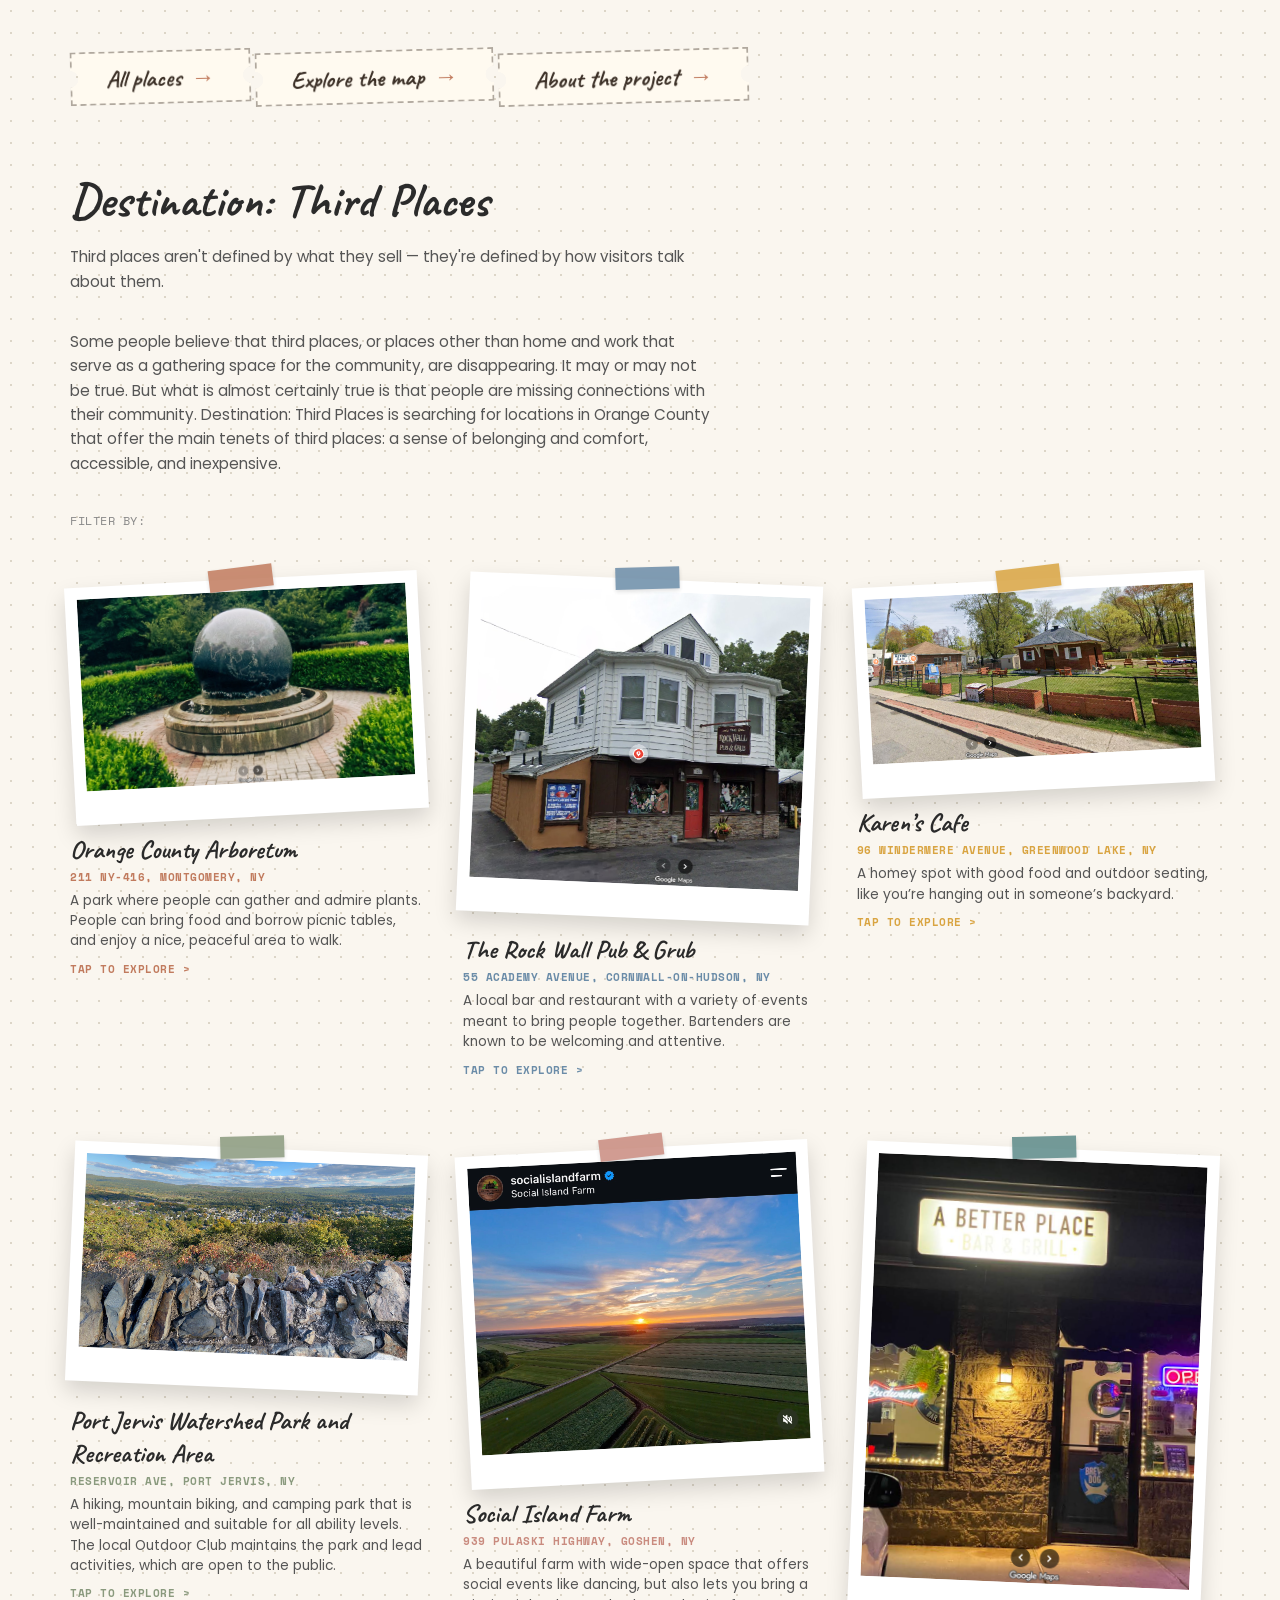
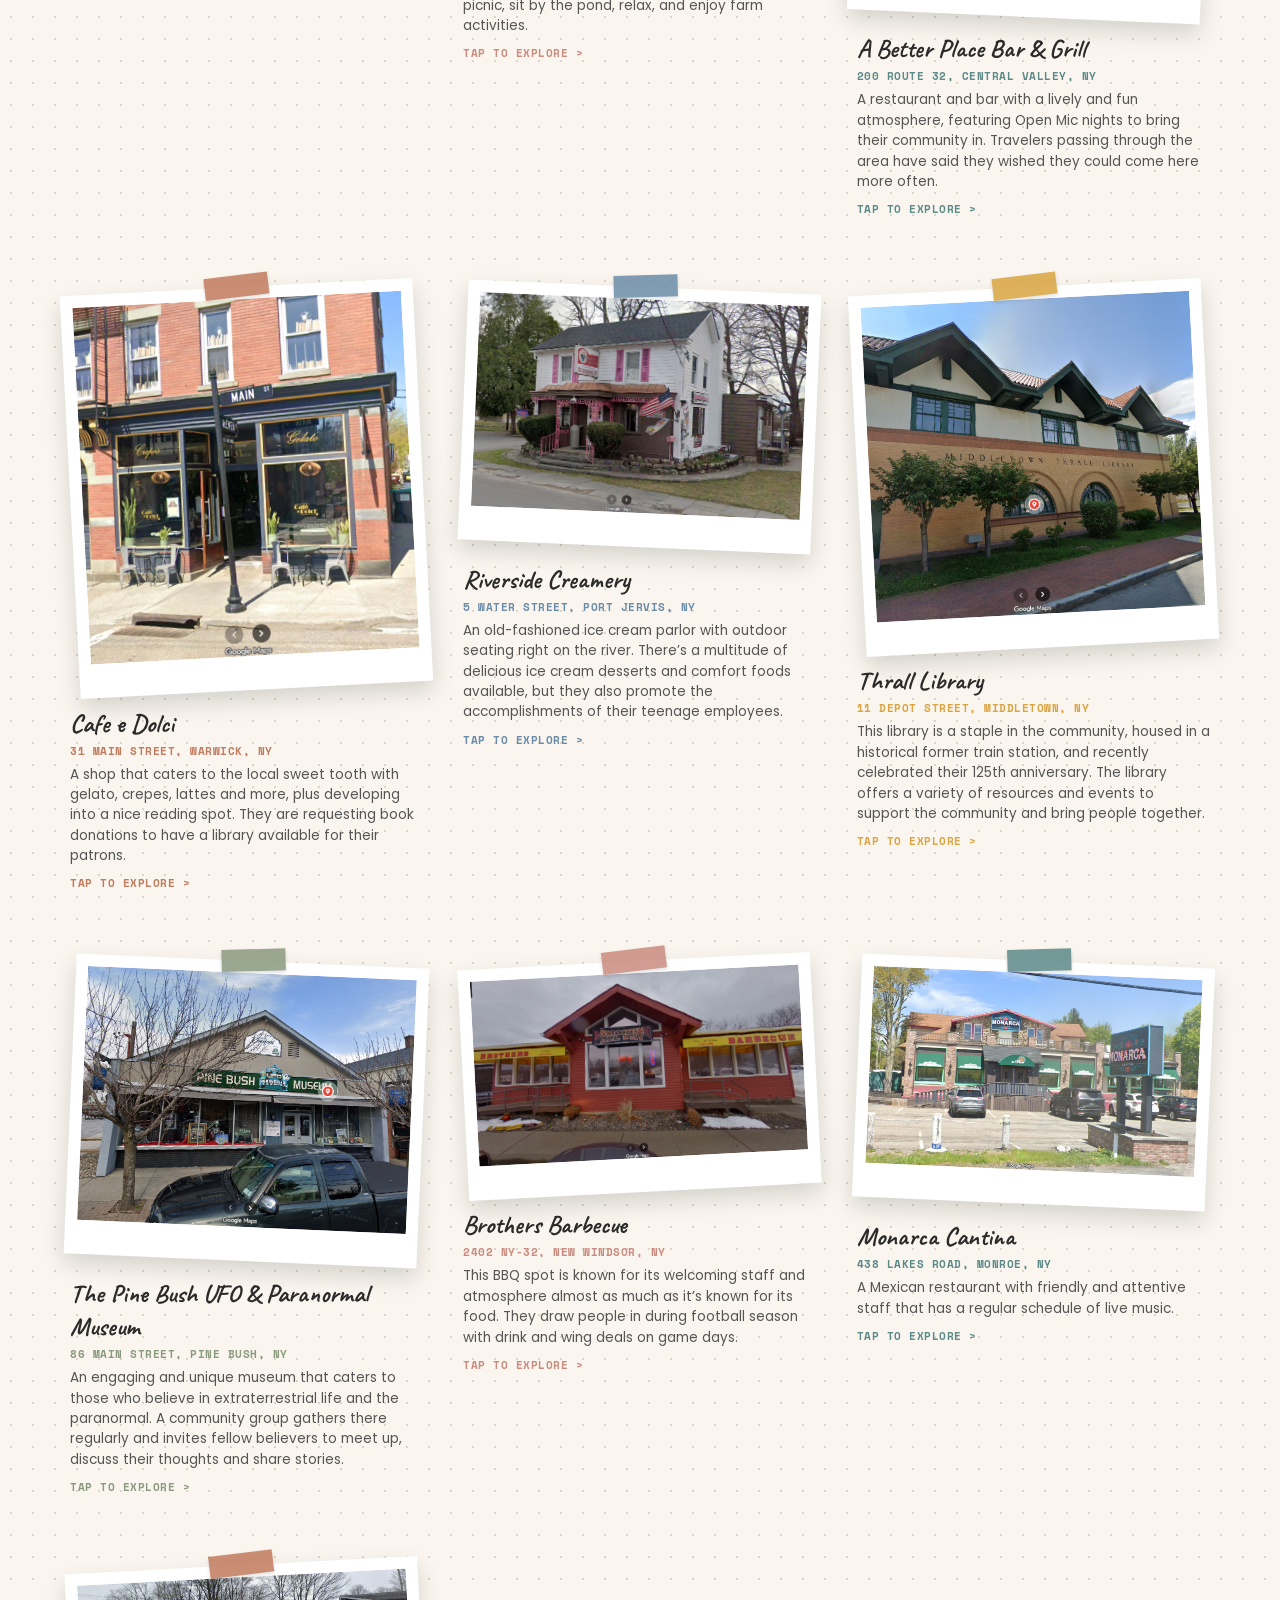
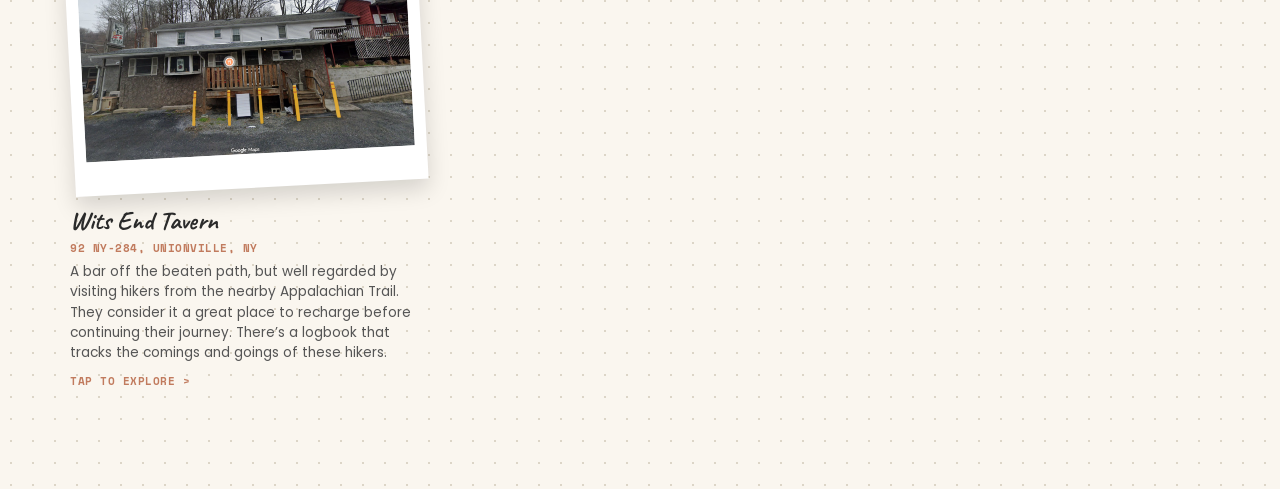
==== index.html @ 8847481b "Update index.html" ====
<!DOCTYPE html>
<html lang="en">
<head>
<meta charset="UTF-8">
<meta name="viewport" content="width=device-width, initial-scale=1">
<title>Destination: Third Places</title>
<link rel="stylesheet" href="site.css">
</head>
<body>

<nav class="site-nav">
  <a class="map-link current" href="index.html" aria-current="page">All places</a>
  <a class="map-link" href="map.html">Explore the map</a>
  <a class="map-link" href="about.html">About the project</a>
</nav>

<h1>Destination: Third Places</h1>
<p class="subtitle">Third places aren't defined by what they sell — they're defined by how visitors talk about them. </p>

<p class="subtitle">Some people believe that third places, or places other than home and work that serve as a gathering space for the community, are disappearing. It may or may not be true. But what is almost certainly true is that people are missing connections with their community. Destination: Third Places is searching for locations in Orange County that offer the main tenets of third places: a sense of belonging and comfort, accessible, and inexpensive. </p>

  
<div class="filter-bar" id="filterBar">
  <span class="filter-label">Filter by:</span>
</div>

<div class="grid" id="grid">

  <div class="entry" onclick="openModal(this)">
    <div class="polaroid">
      <div class="tape"></div>
      <div class="frame"><img src="images/1. Google Maps.png" alt="Orange County Arboretum"></div>
    </div>
    <div class="caption">
      <div class="entry-title">Orange County Arboretum</div>
      <div class="entry-location">211 NY-416, Montgomery, NY</div>
      <div class="entry-text">A park where people can gather and admire plants. People can bring food and borrow picnic tables, and enjoy a nice, peaceful area to walk.</div>
      <div class="tags">
        <span class="tag-chip">free</span>
        <span class="tag-chip">relaxing</span>
        <span class="tag-chip">outdoors</span>
      </div>
      <div class="entry-hint">tap to explore &gt;</div>
    </div>
    <div class="gallery">
      <img src="images/1. Social Media.PNG" alt="Description">
    </div>
    <div class="quotes">
      <div class="quote">"There are many seating areas and picnic spots which we plan to return with family to do."<span class="quote-source">— Tamara M.</span></div>
      <div class="quote">"Beautiful and peaceful place to walk around and enjoy nature."<span class="quote-source">— Michele B.</span></div>
    </div>
  </div>

  <div class="entry" onclick="openModal(this)">
    <div class="polaroid">
      <div class="tape"></div>
      <div class="frame"><img src="images/2. Google Maps.png" alt="The Rock Wall Pub & Grub"></div>
    </div>
    <div class="caption">
      <div class="entry-title">The Rock Wall Pub &amp; Grub</div>
      <div class="entry-location">55 Academy Avenue, Cornwall-On-Hudson, NY</div>
      <div class="entry-text">A local bar and restaurant with a variety of events meant to bring people together. Bartenders are known to be welcoming and attentive.</div>
      <div class="tags">
        <span class="tag-chip">friendly staff</span>
        <span class="tag-chip">regular events</span>
      </div>
      <div class="entry-hint">tap to explore &gt;</div>
    </div>
    <div class="gallery">
      <img src="images/2. Social Media.PNG" alt="Description">
    </div>
    <div class="quotes">
      <div class="quote">"Very much a "local" pub but staff and regulars always welcoming."<span class="quote-source">— Steve S.</span></div>
      <div class="quote">"Perfect post hike meal and beer!"<span class="quote-source">— Faryn S.</span></div>
    </div>
  </div>

  <div class="entry" onclick="openModal(this)">
    <div class="polaroid">
      <div class="tape"></div>
      <div class="frame"><img src="images/3. Google Maps.png" alt="Karen’s Cafe"></div>
    </div>
    <div class="caption">
      <div class="entry-title">Karen’s Cafe</div>
      <div class="entry-location">96 Windermere Avenue, Greenwood Lake, NY</div>
      <div class="entry-text">A homey spot with good food and outdoor seating, like you’re hanging out in someone’s backyard.</div>
      <div class="tags">
        <span class="tag-chip">relaxing</span>
        <span class="tag-chip">cozy</span>
        <span class="tag-chip">friendly staff</span>
      </div>
      <div class="entry-hint">tap to explore &gt;</div>
    </div>
    <div class="gallery">
      <img src="images/3. Social Media.jpg" alt="Description">
    </div>
    <div class="quotes">
      <div class="quote">"Absolutely delicious and I can honestly say they make each item with such care and love."<span class="quote-source">— A C</span></div>
      <div class="quote">"When I walked in the second time and the owner remembered my previous order."<span class="quote-source">— Business Business</span></div>
      <div class="quote">"It feels like walking into a friend's backyard and you're about to enjoy their hospitality."<span class="quote-source">— Ainsley T.</span></div>
    </div>
  </div>

  <div class="entry" onclick="openModal(this)">
    <div class="polaroid">
      <div class="tape"></div>
      <div class="frame"><img src="images/4. Google Maps.png" alt="Port Jervis Watershed Park and Recreation Area"></div>
    </div>
    <div class="caption">
      <div class="entry-title">Port Jervis Watershed Park and Recreation Area</div>
      <div class="entry-location">Reservoir Ave, Port Jervis, NY</div>
      <div class="entry-text">A hiking, mountain biking, and camping park that is well-maintained and suitable for all ability levels. The local Outdoor Club maintains the park and lead activities, which are open to the public. </div>
      <div class="tags">
        <span class="tag-chip">free</span>
        <span class="tag-chip">relaxing</span>
        <span class="tag-chip">dog friendly</span>
        <span class="tag-chip">outdoors</span>
      </div>
      <div class="entry-hint">tap to explore &gt;</div>
    </div>
    <div class="gallery">
      <img src="images/4. Social Media.PNG" alt="Description">
    </div>
    <div class="quotes">
      <div class="quote">"Gorgeous place! Great upkeep. The volunteers here are amazing. And it’s incredibly dog friendly."<span class="quote-source">— Craig K.</span></div>
      <div class="quote">"The best hiking and biking in the Tri state area. All maintained by the non-profit group the outdoor club of Port Jervis."<span class="quote-source">— Philip J.</span></div>
    </div>
  </div>

  <div class="entry" onclick="openModal(this)">
    <div class="polaroid">
      <div class="tape"></div>
      <div class="frame"><img src="images/5. Google Maps.jpg" alt="Social Island Farm "></div>
    </div>
    <div class="caption">
      <div class="entry-title">Social Island Farm </div>
      <div class="entry-location">939 Pulaski Highway, Goshen, NY</div>
      <div class="entry-text">A beautiful farm with wide-open space that offers social events like dancing, but also lets you bring a picnic, sit by the pond, relax, and enjoy farm activities.</div>
      <div class="tags">
        <span class="tag-chip">friendly staff</span>
        <span class="tag-chip">regular events</span>
        <span class="tag-chip">outdoors</span>
      </div>
      <div class="entry-hint">tap to explore &gt;</div>
    </div>
    <div class="gallery">
      <img src="images/5. Social Media.PNG" alt="Description">
    </div>
    <div class="quotes">
      <div class="quote">"Absolutely phenomenal place for the entire family!!! The business is a local business and they more than go out of their way to make sure you have an amazing time!"<span class="quote-source">— Eddie W.</span></div>
      <div class="quote">"A great way to spend an afternoon with friends and family while watching the sunset over the horizon."<span class="quote-source">— Michael A.</span></div>
    </div>
  </div>

  <div class="entry" onclick="openModal(this)">
    <div class="polaroid">
      <div class="tape"></div>
      <div class="frame"><img src="images/6. Google Maps.png" alt="A Better Place Bar & Grill"></div>
    </div>
    <div class="caption">
      <div class="entry-title">A Better Place Bar & Grill </div>
      <div class="entry-location">200 Route 32, Central Valley, NY</div>
      <div class="entry-text">A restaurant and bar with a lively and fun atmosphere, featuring Open Mic nights to bring their community in. Travelers passing through the area have said they wished they could come here more often. </div>
      <div class="tags">
        <span class="tag-chip">friendly staff</span>
        <span class="tag-chip">regular events</span>
      </div>
      <div class="entry-hint">tap to explore &gt;</div>
    </div>
    <div class="gallery">
      <img src="images/6. Social Media.PNG" alt="Description">
    </div>
    <div class="quotes">
      <div class="quote">“If we didn't live 5 hours away we would absolutely be regulars here.”<span class="quote-source">— Sam J.</span></div>
      <div class="quote">"Our bartender/server was extremely cool and made us feel like a family: super welcomed!"<span class="quote-source">— Li Li</span></div>
    </div>
  </div>

  <div class="entry" onclick="openModal(this)">
    <div class="polaroid">
      <div class="tape"></div>
      <div class="frame"><img src="images/7. Google Maps.png" alt="Cafe e Dolci"></div>
    </div>
    <div class="caption">
      <div class="entry-title">Cafe e Dolci</div>
      <div class="entry-location">31 Main Street, Warwick, NY</div>
      <div class="entry-text">A shop that caters to the local sweet tooth with gelato, crepes, lattes and more, plus developing into a nice reading spot. They are requesting book donations to have a library available for their patrons.</div>
      <div class="tags">
        <span class="tag-chip">relaxing</span>
        <span class="tag-chip">cozy</span>
        <span class="tag-chip">friendly staff</span>
      </div>
      <div class="entry-hint">tap to explore &gt;</div>
    </div>
    <div class="gallery">
      <img src="images/7. Social Media.PNG" alt="Description">
    </div>
    <div class="quotes">
      <div class="quote">“The inside was so cozy and welcoming with good vibes!”<span class="quote-source">— Ruby I.</span></div>
      <div class="quote">"My fav spot for a latte on the weekends followed by a walk down Main Street."<span class="quote-source">— Ceci</span></div>
    </div>
  </div>

<div class="entry" onclick="openModal(this)">
  <div class="polaroid">
    <div class="tape"></div>
    <div class="frame"><img src="images/8. Google Maps.png" alt="Place Name"></div>
  </div>
  <div class="caption">
    <div class="entry-title">Riverside Creamery</div>
    <div class="entry-location">5 Water Street, Port Jervis, NY</div>
    <div class="entry-text">An old-fashioned ice cream parlor with outdoor seating right on the river. There’s a multitude of delicious ice cream desserts and comfort foods available, but they also promote the accomplishments of their teenage employees. </div>
    <div class="tags">
      <span class="tag-chip">friendly staff</span>
      <span class="tag-chip">cozy</span>
      <span class="tag-chip">dog friendly</span>
    </div>
    <div class="entry-hint">tap to explore &gt;</div>
  </div>
  <div class="gallery">
    <img src="images/8. Social Media.PNG" alt="Description">
  </div>
  <div class="quotes">
    <div class="quote">"Atmosphere was inviting and just like a diner parlor."<span class="quote-source">— Kolin D.</span></div>
    <div class="quote">"This has been our go to since opening 26 years ago!!!"<span class="quote-source">— Nicole R.</span></div>
  </div>
</div>

<div class="entry" onclick="openModal(this)">
  <div class="polaroid">
    <div class="tape"></div>
    <div class="frame"><img src="images/9. Google Maps.png" alt="Place Name"></div>
  </div>
  <div class="caption">
    <div class="entry-title">Thrall Library</div>
    <div class="entry-location">11 Depot Street, Middletown, NY</div>
    <div class="entry-text">This library is a staple in the community, housed in a historical former train station, and recently celebrated their 125th anniversary. The library offers a variety of resources and events to support the community and bring people together.</div>
    <div class="tags">
      <span class="tag-chip">educational</span>
      <span class="tag-chip">regular events</span>
      <span class="tag-chip">relaxing</span>
      <span class="tag-chip">free</span>
    </div>
    <div class="entry-hint">tap to explore &gt;</div>
  </div>
  <div class="gallery">
    <img src="images/9. Social Media.PNG" alt="Description">
  </div>
  <div class="quotes">
    <div class="quote">"Has a monthly reading group for both adults and young adults and regularly schedules free events for the community."<span class="quote-source">— Naomi R.</span></div>
    <div class="quote">“Being a regular there, it's a very nice place to relax and read.”<span class="quote-source">— Victor C. </span></div>
  </div>
</div>

<div class="entry" onclick="openModal(this)">
  <div class="polaroid">
    <div class="tape"></div>
    <div class="frame"><img src="images/10. Google Maps.png" alt="Place Name"></div>
  </div>
  <div class="caption">
    <div class="entry-title">The Pine Bush UFO & Paranormal Museum</div>
    <div class="entry-location">86 Main Street, Pine Bush, NY</div>
    <div class="entry-text">An engaging and unique museum that caters to those who believe in extraterrestrial life and the paranormal. A community group gathers there regularly and invites fellow believers to meet up, discuss their thoughts and share stories. </div>
    <div class="tags">
      <span class="tag-chip">educational</span>
      <span class="tag-chip">regular events</span>
      <span class="tag-chip">friendly staff</span>
    </div>
    <div class="entry-hint">tap to explore &gt;</div>
  </div>
  <div class="gallery">
    <img src="images/10. Social Media.PNG" alt="Description">
  </div>
  <div class="quotes">
    <div class="quote">"The museum offers a slew of great local encounter stories, some that even as a life-long Rockland and Orange resident I was never aware of."<span class="quote-source">— Devin S.</span></div>
    <div class="quote">“It’s beautifully maintained and the curators- besides being knowledgeable-are kind and fun folks.”<span class="quote-source">— Taryn O.</span></div>
  </div>
</div>

<div class="entry" onclick="openModal(this)">
  <div class="polaroid">
    <div class="tape"></div>
    <div class="frame"><img src="images/11. Google Maps.png" alt="Place Name"></div>
  </div>
  <div class="caption">
    <div class="entry-title">Brothers Barbecue</div>
    <div class="entry-location">2402 NY-32, New Windsor, NY</div>
    <div class="entry-text">This BBQ spot is known for its welcoming staff and atmosphere almost as much as it’s known for its food. They draw people in during football season with drink and wing deals on game days. </div>
    <div class="tags">
      <span class="tag-chip">friendly staff</span>
    </div>
    <div class="entry-hint">tap to explore &gt;</div>
  </div>
  <div class="gallery">
    <img src="images/11. Social Media.PNG" alt="Description">
  </div>
  <div class="quotes">
    <div class="quote">"The atmosphere and service is top notch."<span class="quote-source">— Damian R.</span></div>
    <div class="quote">"The atmosphere in the place was energetic, but not too loud with a small bar and a handful of TVs watching sports."<span class="quote-source">— Dee W.</span></div>
  </div>
</div>

<div class="entry" onclick="openModal(this)">
  <div class="polaroid">
    <div class="tape"></div>
    <div class="frame"><img src="images/12. Google Maps.png" alt="Place Name"></div>
  </div>
  <div class="caption">
    <div class="entry-title">Monarca Cantina</div>
    <div class="entry-location">438 Lakes Road, Monroe, NY</div>
    <div class="entry-text">A Mexican restaurant with friendly and attentive staff that has a regular schedule of live music. </div>
    <div class="tags">
      <span class="tag-chip">friendly staff</span>
      <span class="tag-chip">regular events</span>
    </div>
    <div class="entry-hint">tap to explore &gt;</div>
  </div>
  <div class="gallery">
    <img src="images/12. Social Media.PNG" alt="Description">
  </div>
  <div class="quotes">
    <div class="quote">"Great service really makes a difference, and she made us feel very welcomed. Looking forward to coming back again!"<span class="quote-source">— Jas S.</span></div>
    <div class="quote">"We keep coming back, and this has truly become one of our favorite places in the neighborhood."<span class="quote-source">— Jelena R.</span></div>
  </div>
</div>

<div class="entry" onclick="openModal(this)">
  <div class="polaroid">
    <div class="tape"></div>
    <div class="frame"><img src="images/13. Google Maps.png" alt="Place Name"></div>
  </div>
  <div class="caption">
    <div class="entry-title">Wits End Tavern</div>
    <div class="entry-location">92 NY-284, Unionville, NY</div>
    <div class="entry-text">A bar off the beaten path, but well regarded by visiting hikers from the nearby Appalachian Trail. They consider it a great place to recharge before continuing their journey. There’s a logbook that tracks the comings and goings of these hikers.</div>
    <div class="tags">
      <span class="tag-chip">cozy</span>
      <span class="tag-chip">friendly staff</span>
      <span class="tag-chip">regular events</span>
    </div>
    <div class="entry-hint">tap to explore &gt;</div>
  </div>
  <div class="gallery">
    <img src="images/13. Social Media.jpg" alt="Description">
  </div>
  <div class="quotes">
    <div class="quote">“The bartenders were attentive and friendly and remembered my name! The chef himself came out to ask me how I liked the food. He makes a lot of his own creative recipes. The patrons were friendly too and the bathroom was clean! Just a local bar with top notch food and service.”<span class="quote-source">— Kara C.</span></div>
    <div class="quote">“The service was excellent and the atmosphere was decidedly local and comfortable.”<span class="quote-source">— Anthony P.</span></div>
  </div>
</div>
  
</div>

<div class="modal-overlay" id="modalOverlay" onclick="closeModalOnBackdrop(event)">
  <button class="modal-close" onclick="closeModal()">&times;</button>
  <div class="modal-box" id="modalBox">
    <div class="modal-tape"></div>
    <div class="modal-top-row">
      <div class="modal-frame" id="modalFrame"><img id="modalImg" src="" alt=""></div>
      <div class="modal-note" id="modalNote"></div>
    </div>
    <div class="modal-extras">
      <div class="modal-branch" id="modalBranch">
        <div class="branch-frames" id="branchFrames"></div>
      </div>
      <div class="modal-quote-branch" id="modalQuoteBranch">
        <div class="quote-cards" id="quoteCards"></div>
      </div>
    </div>
  </div>
</div>

<script src="site.js"></script>
<script>
  document.addEventListener('DOMContentLoaded', function () {
    const entries = Array.from(document.querySelectorAll('.entry'));
    addTagCorners(entries);
    setupFilterBar(entries);
  });
</script>

</body>
</html>
---- site.css ----
/* site.css: styles for index.html and map.html */

@import url('https://fonts.googleapis.com/css2?family=Caveat:wght@600;700&family=Poppins:wght@400;500&family=Space+Mono:wght@400;700&display=swap');

* {
  box-sizing: border-box;
}

body {
  font-family: 'Poppins', sans-serif;
  background-color: #faf6ef;
  background-image: radial-gradient(#dcd5c7 1px, transparent 1px);
  background-size: 22px 22px;
  color: #3a3a3a;
  max-width: 1200px;
  margin: 0 auto;
  padding: 50px 30px 100px;
}

h1 {
  font-family: 'Caveat', cursive;
  font-weight: 700;
  font-size: 3rem;
  color: #2b2b2b;
  margin-bottom: 6px;
}

.subtitle {
  font-size: 0.95rem;
  line-height: 1.6;
  max-width: 640px;
  color: #555;
  margin-bottom: 36px;
}

/* ---------------------------------------------------------------- */
/* Filter bar                                                        */
/* ---------------------------------------------------------------- */

.filter-bar {
  display: flex;
  flex-wrap: wrap;
  gap: 16px;
  margin-bottom: 50px;
  align-items: center;
}

.filter-label {
  font-family: 'Space Mono', monospace;
  font-size: 0.75rem;
  text-transform: uppercase;
  letter-spacing: 0.5px;
  color: #888;
  margin-right: 4px;
}

.filter-tag {
  cursor: pointer;
  font-family: 'Space Mono', monospace;
  font-size: 0.75rem;
  font-weight: 700;
  text-transform: uppercase;
  letter-spacing: 0.5px;
  padding: 7px 16px;
  border: none;
  border-radius: 2px;
  box-shadow: 0 3px 6px rgba(0, 0, 0, 0.15);
  opacity: 0.8;
  transition: transform 0.15s ease, box-shadow 0.15s ease, opacity 0.15s ease;
}

.filter-tag:hover {
  opacity: 1;
  transform: translateY(-2px);
}

.filter-tag.active {
  opacity: 1;
  outline: 2px solid #2b2b2b;
  outline-offset: 2px;
  transform: translateY(-2px);
  box-shadow: 0 5px 10px rgba(0, 0, 0, 0.2);
}

/* ---------------------------------------------------------------- */
/* Entry grid + polaroid cards                                       */
/* ---------------------------------------------------------------- */

.grid {
  display: grid;
  grid-template-columns: repeat(3, 1fr);
  gap: 70px 40px;
}

@media (max-width: 900px) {
  .grid {
    grid-template-columns: repeat(2, 1fr);
  }
}

@media (max-width: 600px) {
  .grid {
    grid-template-columns: 1fr;
  }
}

.entry {
  cursor: pointer;
}

.entry.hidden {
  display: none;
}

/* Accent color cycles every 6 entries */
.entry:nth-child(6n+1) { --accent: #c17b5e; }
.entry:nth-child(6n+2) { --accent: #6b8ca8; }
.entry:nth-child(6n+3) { --accent: #d9a441; }
.entry:nth-child(6n+4) { --accent: #8a9a7e; }
.entry:nth-child(6n+5) { --accent: #c98b7f; }
.entry:nth-child(6n+6) { --accent: #5c8a89; }

/* Alternating tilt */
.entry:nth-child(odd) .polaroid { --rot: -3deg; }
.entry:nth-child(even) .polaroid { --rot: 2.5deg; }

.polaroid {
  position: relative;
  background: #fff;
  padding: 12px 12px 34px;
  box-shadow: 0 10px 22px rgba(0, 0, 0, 0.15);
  transform: rotate(var(--rot, -2deg));
  transition: transform 0.2s ease, box-shadow 0.2s ease;
}

.entry:hover .polaroid {
  transform: rotate(0deg) scale(1.03);
  box-shadow: 0 14px 28px rgba(0, 0, 0, 0.2);
}

.tape {
  position: absolute;
  top: -12px;
  left: 50%;
  transform: translateX(-50%) rotate(-4deg);
  width: 64px;
  height: 22px;
  background: var(--accent);
  opacity: 0.85;
  box-shadow: 0 2px 4px rgba(0, 0, 0, 0.15);
}

.frame {
  width: 100%;
  background: var(--accent);
  display: flex;
  align-items: center;
  justify-content: center;
  overflow: hidden;
  min-height: 160px;
}

.frame img {
  width: 100%;
  display: block;
}

/* Tape tags, bottom-right corner of the photo */
.tag-corner {
  position: absolute;
  bottom: 30px;
  right: -10px;
  display: flex;
  flex-direction: column-reverse;
  align-items: flex-end;
  gap: 6px;
  z-index: 5;
}

.tag-strip {
  padding: 5px 12px;
  font-family: 'Space Mono', monospace;
  font-size: 0.68rem;
  font-weight: 700;
  letter-spacing: 0.4px;
  text-transform: uppercase;
  white-space: nowrap;
  border-radius: 1px;
  box-shadow: 0 3px 6px rgba(0, 0, 0, 0.35);
}

/* ---------------------------------------------------------------- */
/* Caption text                                                      */
/* ---------------------------------------------------------------- */

.caption {
  margin-top: 16px;
}

.entry-title {
  font-family: 'Caveat', cursive;
  font-weight: 700;
  font-size: 1.6rem;
  color: #2b2b2b;
  margin-bottom: 2px;
}

.entry-location {
  font-family: 'Space Mono', monospace;
  font-size: 0.7rem;
  font-weight: 700;
  letter-spacing: 0.5px;
  text-transform: uppercase;
  color: var(--accent);
  margin-bottom: 6px;
}

.entry-text {
  font-size: 0.85rem;
  line-height: 1.5;
  color: #555;
}

.entry-hint {
  font-family: 'Space Mono', monospace;
  font-size: 0.7rem;
  font-weight: 700;
  letter-spacing: 0.5px;
  text-transform: uppercase;
  color: var(--accent);
  margin-top: 8px;
}

/* Hidden data-source containers: their content is read by JS and
   rendered elsewhere (tag corner, popup gallery, popup quotes), so
   none of these three show up directly on the main grid. */
.tags { display: none; }
.gallery { display: none; }
.quotes { display: none; }

/* ---------------------------------------------------------------- */
/* "Explore the map" link (main page)                                 */
/* ---------------------------------------------------------------- */

.map-link {
  position: relative;
  display: inline-block;
  margin-bottom: 34px;
  padding: 14px 34px 12px;
  font-family: 'Caveat', cursive;
  font-size: 1.5rem;
  font-weight: 700;
  line-height: 1;
  text-decoration: none;
  color: #3b2f26;
  background-color: #fffaf0;
  border: 2px dashed rgba(59, 47, 38, 0.4);
  /* ticket-stub notches on the left and right edges */
  -webkit-mask: radial-gradient(circle at 0 50%, transparent 8px, #000 8.5px) left / 51% 100% no-repeat,
                radial-gradient(circle at 100% 50%, transparent 8px, #000 8.5px) right / 51% 100% no-repeat;
  mask: radial-gradient(circle at 0 50%, transparent 8px, #000 8.5px) left / 51% 100% no-repeat,
        radial-gradient(circle at 100% 50%, transparent 8px, #000 8.5px) right / 51% 100% no-repeat;
  filter: drop-shadow(0 3px 4px rgba(0, 0, 0, 0.22));
  transform: rotate(-1.5deg);
  transition: transform 0.15s ease, filter 0.15s ease;
}

/* a little arrow, like "this way" on a luggage tag */
.map-link::after {
  content: '\2192';
  margin-left: 10px;
  color: #c17b5e;
}

.map-link:hover {
  transform: rotate(0deg) translateY(-2px);
  filter: drop-shadow(0 6px 8px rgba(0, 0, 0, 0.25));
}

/* ---------------------------------------------------------------- */
/* Map page                                                           */
/* ---------------------------------------------------------------- */

.back-link {
  display: inline-block;
  margin-bottom: 22px;
  font-family: 'Space Mono', monospace;
  font-size: 0.75rem;
  font-weight: 700;
  letter-spacing: 0.5px;
  text-transform: uppercase;
  text-decoration: none;
  color: #555;
}

.back-link:hover {
  color: #2b2b2b;
  text-decoration: underline;
}

.map-polaroid {
  --accent: #6b8ca8;
  position: relative;
  background: #fff;
  padding: 12px;
  box-shadow: 0 10px 22px rgba(0, 0, 0, 0.15);
}

#map {
  height: 72vh;
  min-height: 460px;
  width: 100%;
  background: #e8e2d4;
  isolation: isolate; /* keeps Leaflet's internal z-indexes below the popup */
}

.map-status {
  margin-top: 16px;
  font-family: 'Space Mono', monospace;
  font-size: 0.75rem;
  color: #888;
}

.leaflet-container {
  font-family: 'Poppins', sans-serif;
}

/* Pins */
.map-pin-icon {
  background: none;
  border: none;
}

.map-pin {
  position: relative;
  width: 22px;
  height: 34px;
  cursor: pointer;
  transform-origin: 50% 100%;
  transition: transform 0.15s ease;
}

.map-pin:hover {
  transform: translateY(-3px) scale(1.1);
}

.map-pin-head {
  position: absolute;
  top: 0;
  left: 0;
  width: 22px;
  height: 22px;
  border-radius: 50%;
  box-shadow:
    0 3px 5px rgba(0, 0, 0, 0.45),
    inset -3px -3px 4px rgba(0, 0, 0, 0.3),
    inset 3px 3px 4px rgba(255, 255, 255, 0.5);
}

.map-pin-needle {
  position: absolute;
  top: 20px;
  left: 50%;
  width: 2px;
  height: 14px;
  margin-left: -1px;
  background: linear-gradient(#8a8a8a, #333);
  border-radius: 0 0 1px 1px;
}

.leaflet-tooltip.map-tooltip {
  font-family: 'Caveat', cursive;
  font-weight: 700;
  font-size: 1.15rem;
  color: #2b2b2b;
  background: #fff;
  border: none;
  border-radius: 2px;
  box-shadow: 0 4px 10px rgba(0, 0, 0, 0.25);
  padding: 2px 10px;
}

/* Softens OpenStreetMap's colors slightly to suit the cream paper look.
   Only affects the map tiles, not the pins. Delete to see the original. */
.leaflet-tile-pane {
  filter: sepia(0.25) saturate(0.85);
}

@media (max-width: 600px) {
  #map {
    height: 60vh;
    min-height: 340px;
  }
}

/* ---------------------------------------------------------------- */
/* Modal pop-up                                                       */
/* ---------------------------------------------------------------- */

.modal-overlay {
  display: none;
  position: fixed;
  inset: 0;
  background-color: color-mix(in srgb, var(--modal-accent, #d98c3f) 14%, #faf6ef);
  background-image: radial-gradient(color-mix(in srgb, var(--modal-accent, #d98c3f) 45%, #dcd5c7) 1px, transparent 1px);
  background-size: 22px 22px;
  align-items: flex-start;
  justify-content: center;
  z-index: 100;
  padding: 40px 30px;
  overflow-y: auto;
}

.modal-overlay.open {
  display: flex;
}

.modal-box {
  width: auto;
  max-width: 90vw;
  display: flex;
  flex-direction: column;
  align-items: center;
  background: #fff;
  padding: 20px 20px 26px;
  border-radius: 3px;
  box-shadow: 0 20px 50px rgba(0, 0, 0, 0.45);
  transform: rotate(-1deg);
  position: relative;
}

.modal-tape {
  position: absolute;
  top: -14px;
  left: 50%;
  transform: translateX(-50%) rotate(-3deg);
  width: 80px;
  height: 26px;
  background: var(--modal-accent, #d98c3f);
  opacity: 0.85;
  box-shadow: 0 2px 4px rgba(0, 0, 0, 0.2);
}

.modal-top-row {
  display: flex;
  flex-direction: row;
  align-items: stretch;
}

.modal-frame {
  background: var(--modal-accent, #d98c3f);
  display: flex;
  align-items: center;
  justify-content: center;
  height: 60vh;
  flex: 0 0 auto;
}

.modal-frame img {
  max-width: 100%;
  max-height: 100%;
  object-fit: contain;
  display: block;
}

.modal-note {
  flex: 0 0 300px;
  min-height: 0;
  background: #fdf8ee;
  color: #3a3a3a;
  padding: 26px 28px;
  font-size: 1rem;
  line-height: 1.6;
  border-left: 6px solid var(--modal-accent, #d98c3f);
  overflow-y: auto;
  display: flex;
  flex-direction: column;
  justify-content: flex-start;
}

.modal-note .entry-title {
  font-family: 'Caveat', cursive;
  font-weight: 700;
  font-size: 1.4rem;
  color: #2b2b2b;
  margin-bottom: 10px;
}

.modal-note .entry-location {
  font-family: 'Space Mono', monospace;
  font-size: 0.75rem;
  font-weight: 700;
  letter-spacing: 0.5px;
  text-transform: uppercase;
  color: var(--modal-accent);
  margin-top: -6px;
  margin-bottom: 10px;
}

.modal-note .entry-text {
  color: #555;
  font-size: 1rem;
}

/* Extra photos and review quotes sit side by side below the main
   photo + note row (they wrap onto separate lines on narrow screens). */
.modal-extras {
  display: flex;
  flex-wrap: wrap;
  align-items: center;
  justify-content: center;
  gap: 10px 44px;
  max-width: 100%;
}

/* Extra photos, pinned */
.modal-branch {
  display: none;
}

.modal-branch.show {
  display: flex;
  margin-top: 28px;
}

.branch-frames {
  display: flex;
  gap: 30px;
  flex-wrap: wrap;
  justify-content: center;
}

.branch-frame {
  position: relative;
  display: inline-block;
  cursor: default;
}

.branch-frame img {
  display: block;
  max-width: 340px;
  max-height: 400px;
  width: auto;
  height: auto;
  border-radius: 4px;
  box-shadow: 0 16px 40px rgba(0, 0, 0, 0.35);
}

.branch-frame:nth-child(odd) { transform: rotate(-2deg); }
.branch-frame:nth-child(even) { transform: rotate(1.5deg); }

/* Review quotes, pinned and stacked in a column beside the photos */
.modal-quote-branch {
  display: none;
}

.modal-quote-branch.show {
  display: flex;
  margin-top: 28px;
}

.quote-cards {
  display: flex;
  flex-direction: column;
  align-items: center;
  gap: 30px;
  max-width: min(300px, 85vw);
}

.quote-card {
  position: relative;
  max-width: 270px;
  padding: 22px 22px 20px;
  border-radius: 2px;
  border: 2px solid;
  box-shadow: 0 10px 22px rgba(0, 0, 0, 0.3);
  font-size: 0.95rem;
  line-height: 1.55;
  font-style: italic;
  color: #2b2b2b;
}

.quote-card:nth-child(odd) { transform: rotate(-2.5deg); }
.quote-card:nth-child(even) { transform: rotate(2deg); }

.quote-source {
  display: block;
  margin-top: 9px;
  font-family: 'Space Mono', monospace;
  font-style: normal;
  font-size: 0.7rem;
  text-transform: uppercase;
  letter-spacing: 0.4px;
  opacity: 0.7;
}

.pushpin {
  position: absolute;
  top: -9px;
  left: 50%;
  transform: translateX(-50%);
  width: 15px;
  height: 15px;
  border-radius: 50%;
  box-shadow:
    0 3px 5px rgba(0, 0, 0, 0.5),
    inset -2px -2px 3px rgba(0, 0, 0, 0.35),
    inset 2px 2px 3px rgba(255, 255, 255, 0.5);
  z-index: 6;
}

.modal-close {
  position: fixed;
  top: 20px;
  right: 28px;
  background: none;
  border: none;
  color: #2b2b2b;
  font-size: 2.2rem;
  line-height: 1;
  cursor: pointer;
  z-index: 101;
  text-shadow: 0 1px 2px rgba(255, 255, 255, 0.6);
}
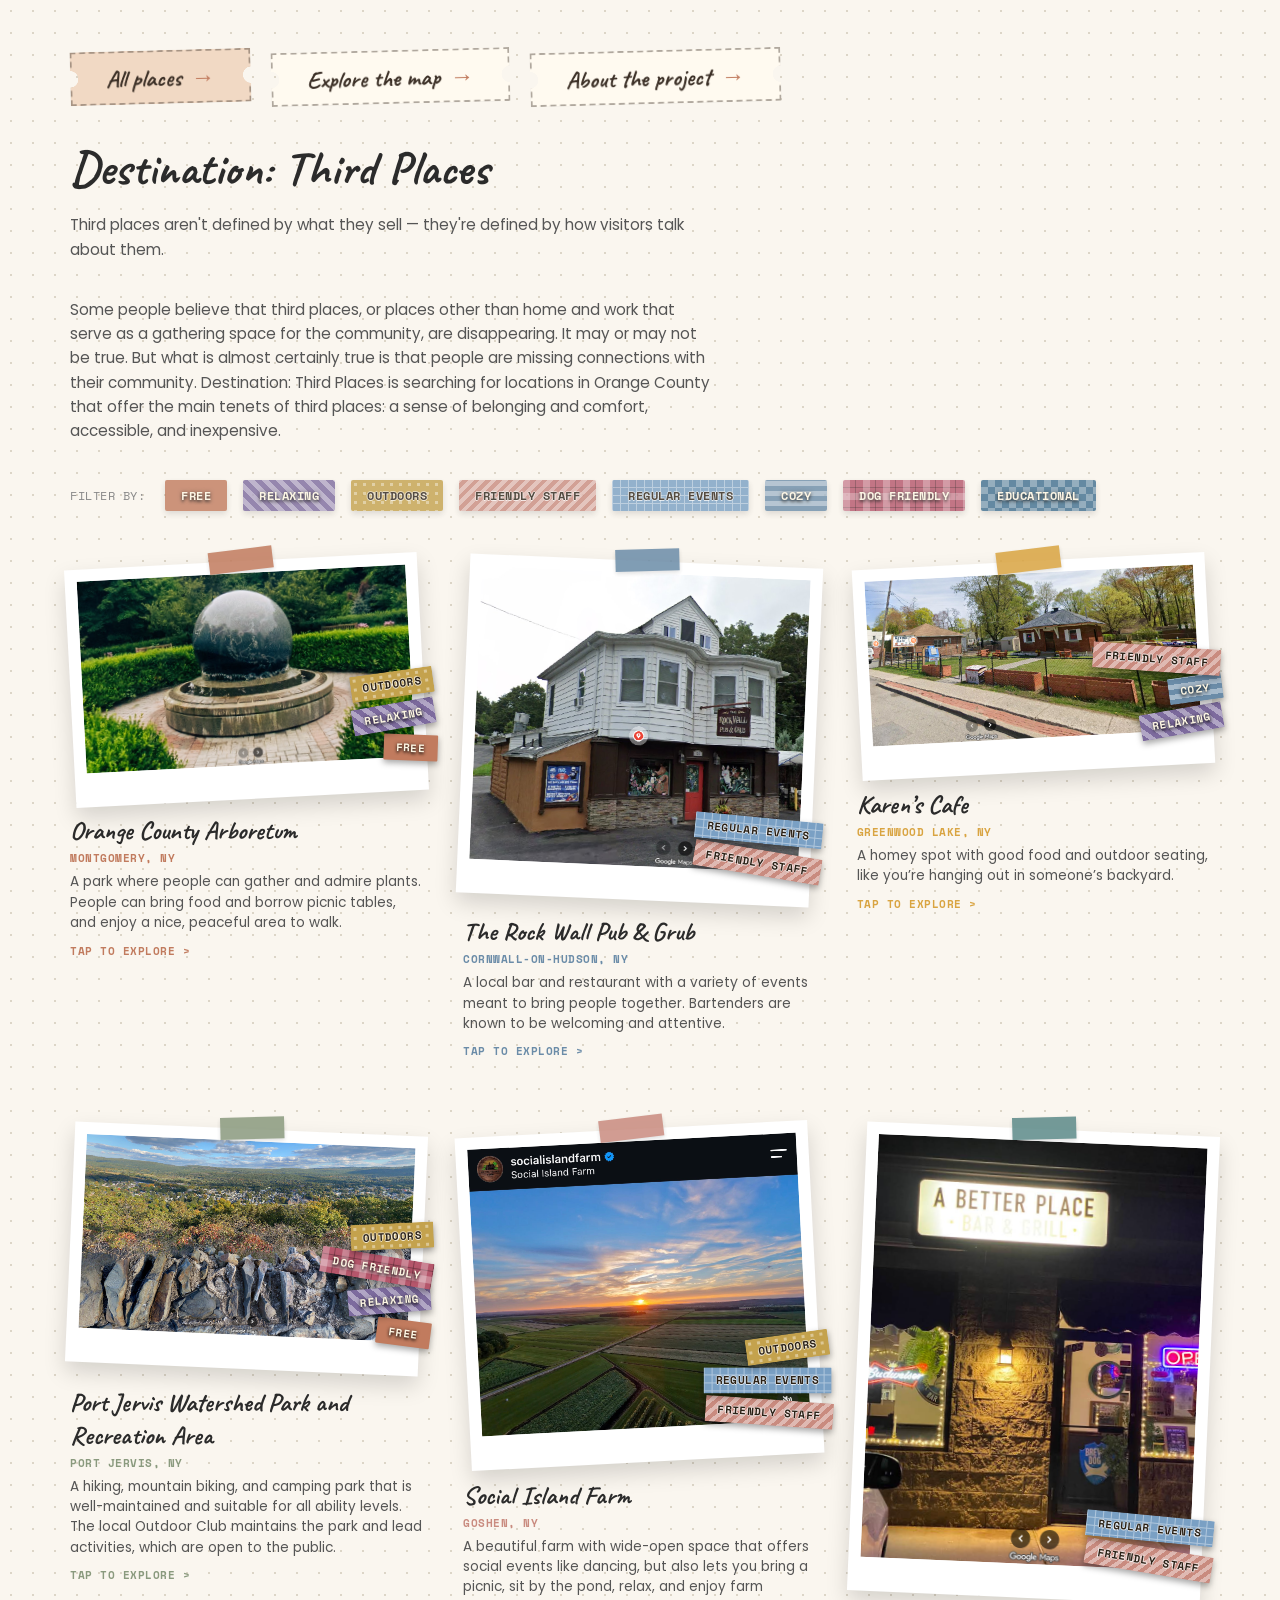
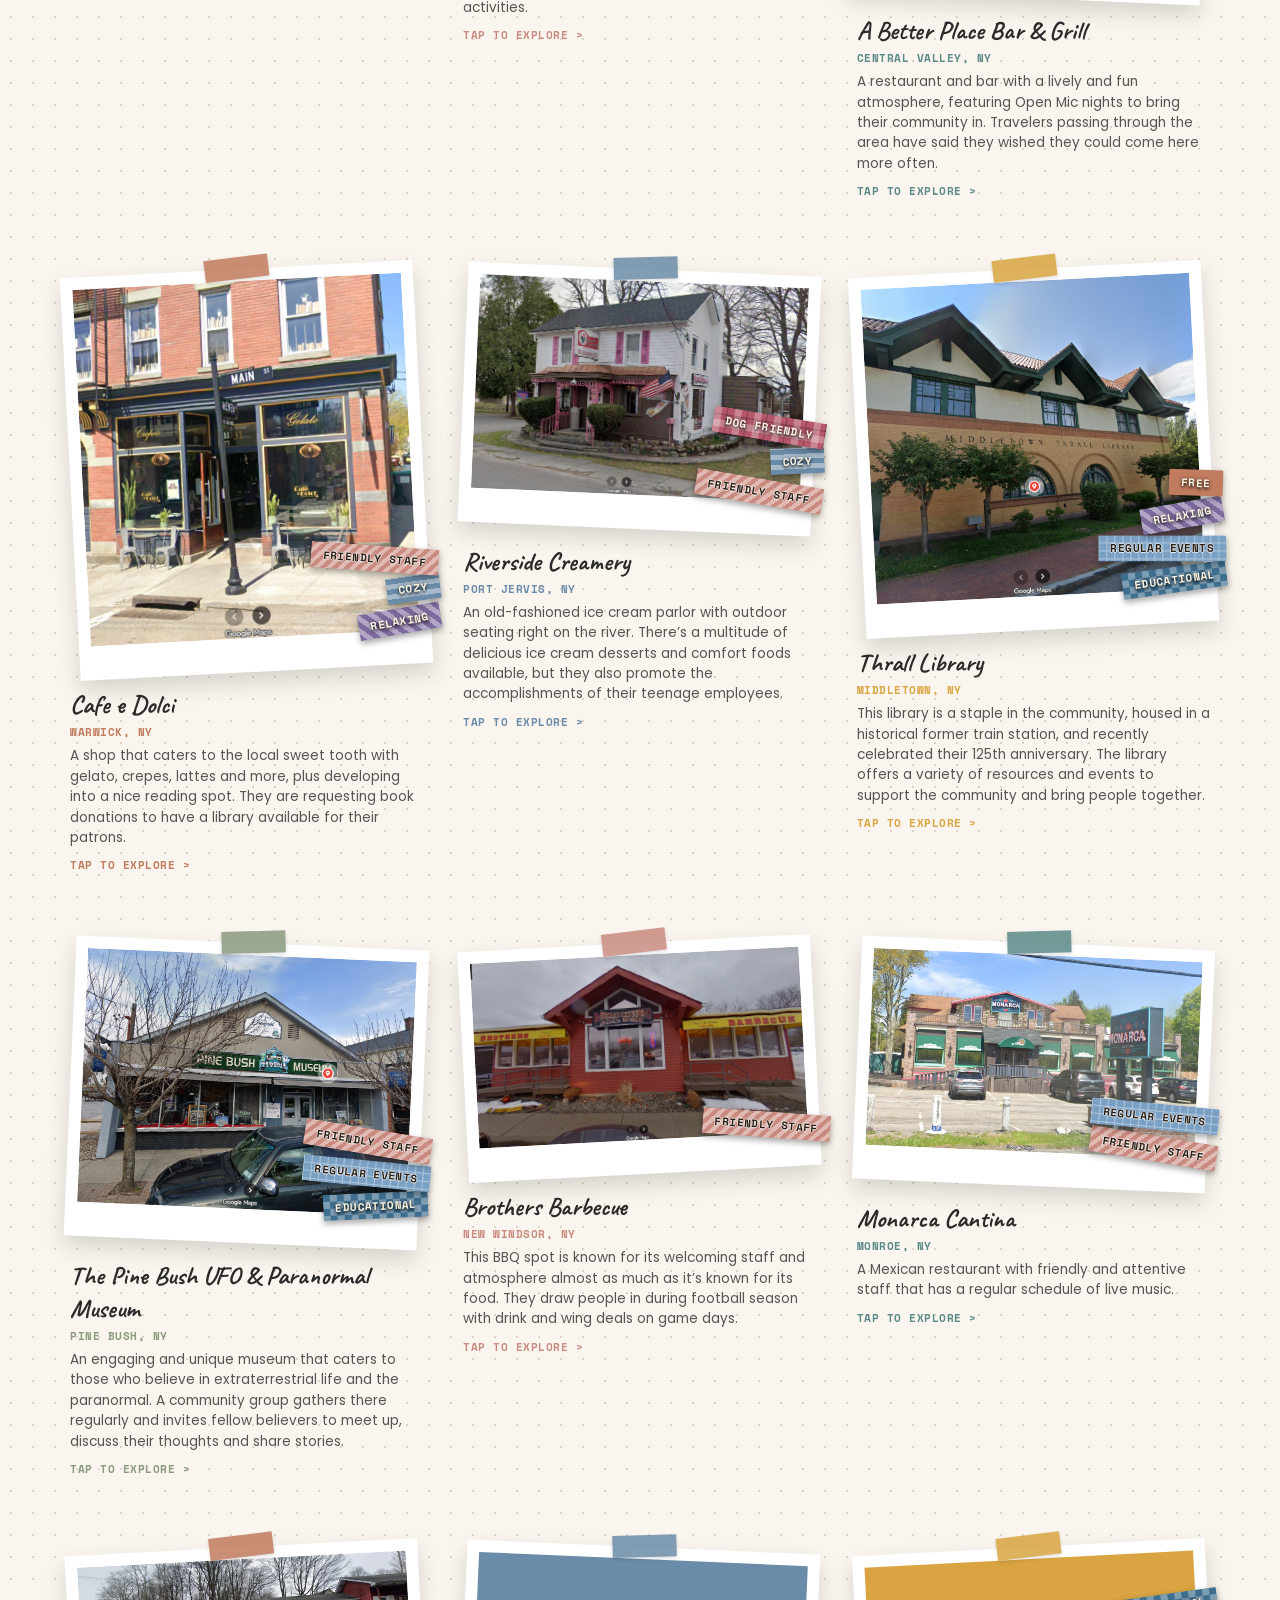
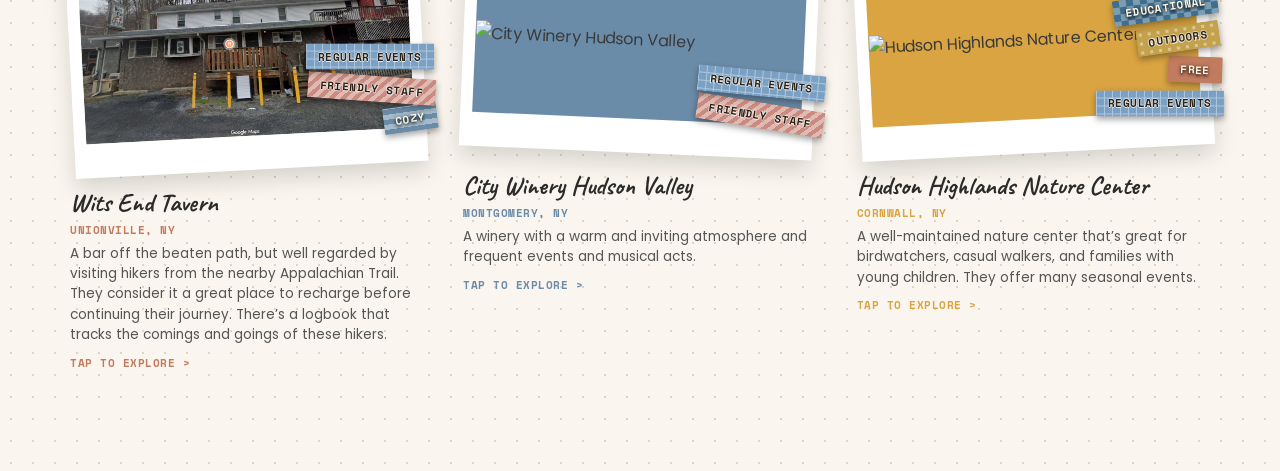
==== commit 61e02862: "Update index.html" ====
--- a/index.html
+++ b/index.html
@@ -348,6 +348,56 @@
     <div class="quote">“The service was excellent and the atmosphere was decidedly local and comfortable.”<span class="quote-source">— Anthony P.</span></div>
   </div>
 </div>
+
+<div class="entry" onclick="openModal(this)">
+  <div class="polaroid">
+    <div class="tape"></div>
+    <div class="frame"><img src="images/14. Google Maps.png" alt="City Winery Hudson Valley"></div>
+  </div>
+  <div class="caption">
+    <div class="entry-title">City Winery Hudson Valley</div>
+    <div class="entry-location">23 Factory St, Montgomery, NY</div>
+    <div class="entry-text">A winery with a warm and inviting atmosphere and frequent events and musical acts.</div>
+    <div class="tags">
+      <span class="tag-chip">friendly staff</span>
+      <span class="tag-chip">regular events</span>
+    </div>
+    <div class="entry-hint">tap to explore &gt;</div>
+  </div>
+  <div class="gallery">
+    <img src="images/14. Social Media.jpg" alt="Description">
+  </div>
+  <div class="quotes">
+    <div class="quote">“I am from this area and never heard of it before. So glad we checked it out for this occasion! Would recommend for small parties and gatherings. I would return here in the future.”<span class="quote-source">— Joseph M.</span></div>
+    <div class="quote">“They’re very accommodating for large groups &amp; also packed everything we ordered so we could walk and talk out on a Picnic table in the field.”<span class="quote-source">— Rachel M.</span></div>
+  </div>
+</div>
+
+<div class="entry" onclick="openModal(this)">
+  <div class="polaroid">
+    <div class="tape"></div>
+    <div class="frame"><img src="images/15. Google Maps.png" alt="Hudson Highlands Nature Center"></div>
+  </div>
+  <div class="caption">
+    <div class="entry-title">Hudson Highlands Nature Center</div>
+    <div class="entry-location">120 Muser Dr, Cornwall, NY</div>
+    <div class="entry-text">A well-maintained nature center that’s great for birdwatchers, casual walkers, and families with young children. They offer many seasonal events.</div>
+    <div class="tags">
+      <span class="tag-chip">regular events</span>
+      <span class="tag-chip">free</span>
+      <span class="tag-chip">outdoors</span>
+      <span class="tag-chip">educational</span>
+    </div>
+    <div class="entry-hint">tap to explore &gt;</div>
+  </div>
+  <div class="gallery">
+    <img src="images/15. Social Media.jpg" alt="Description">
+  </div>
+  <div class="quotes">
+    <div class="quote">“Highly recommended for an outdoor adventure. Adults will also appreciate the gentle nature trails for long walks and it's seconds away from great food, snacks and desserts at Jones Farm.”<span class="quote-source">— Dave H.</span></div>
+    <div class="quote">“Beautiful location. Amazing amenities. Absolutely great staff. So many great programs and events to join.”<span class="quote-source">— Filipe V.</span></div>
+  </div>
+</div>
   
 </div>
 
--- a/site.css
+++ b/site.css
@@ -277,6 +277,29 @@
   filter: drop-shadow(0 6px 8px rgba(0, 0, 0, 0.25));
 }
 
+/* Page navigation: the same three tickets at the top of every page */
+.site-nav {
+  display: flex;
+  flex-wrap: wrap;
+  gap: 18px 20px;
+  margin-bottom: 34px;
+}
+
+.site-nav .map-link {
+  margin-bottom: 0;
+}
+
+/* the page you are on: a darker, flat ticket that doesn't lift on hover */
+.map-link.current {
+  background-color: #f1d9c4;
+  cursor: default;
+}
+
+.map-link.current:hover {
+  transform: rotate(-1.5deg);
+  filter: drop-shadow(0 3px 4px rgba(0, 0, 0, 0.22));
+}
+
 /* ---------------------------------------------------------------- */
 /* Map page                                                           */
 /* ---------------------------------------------------------------- */
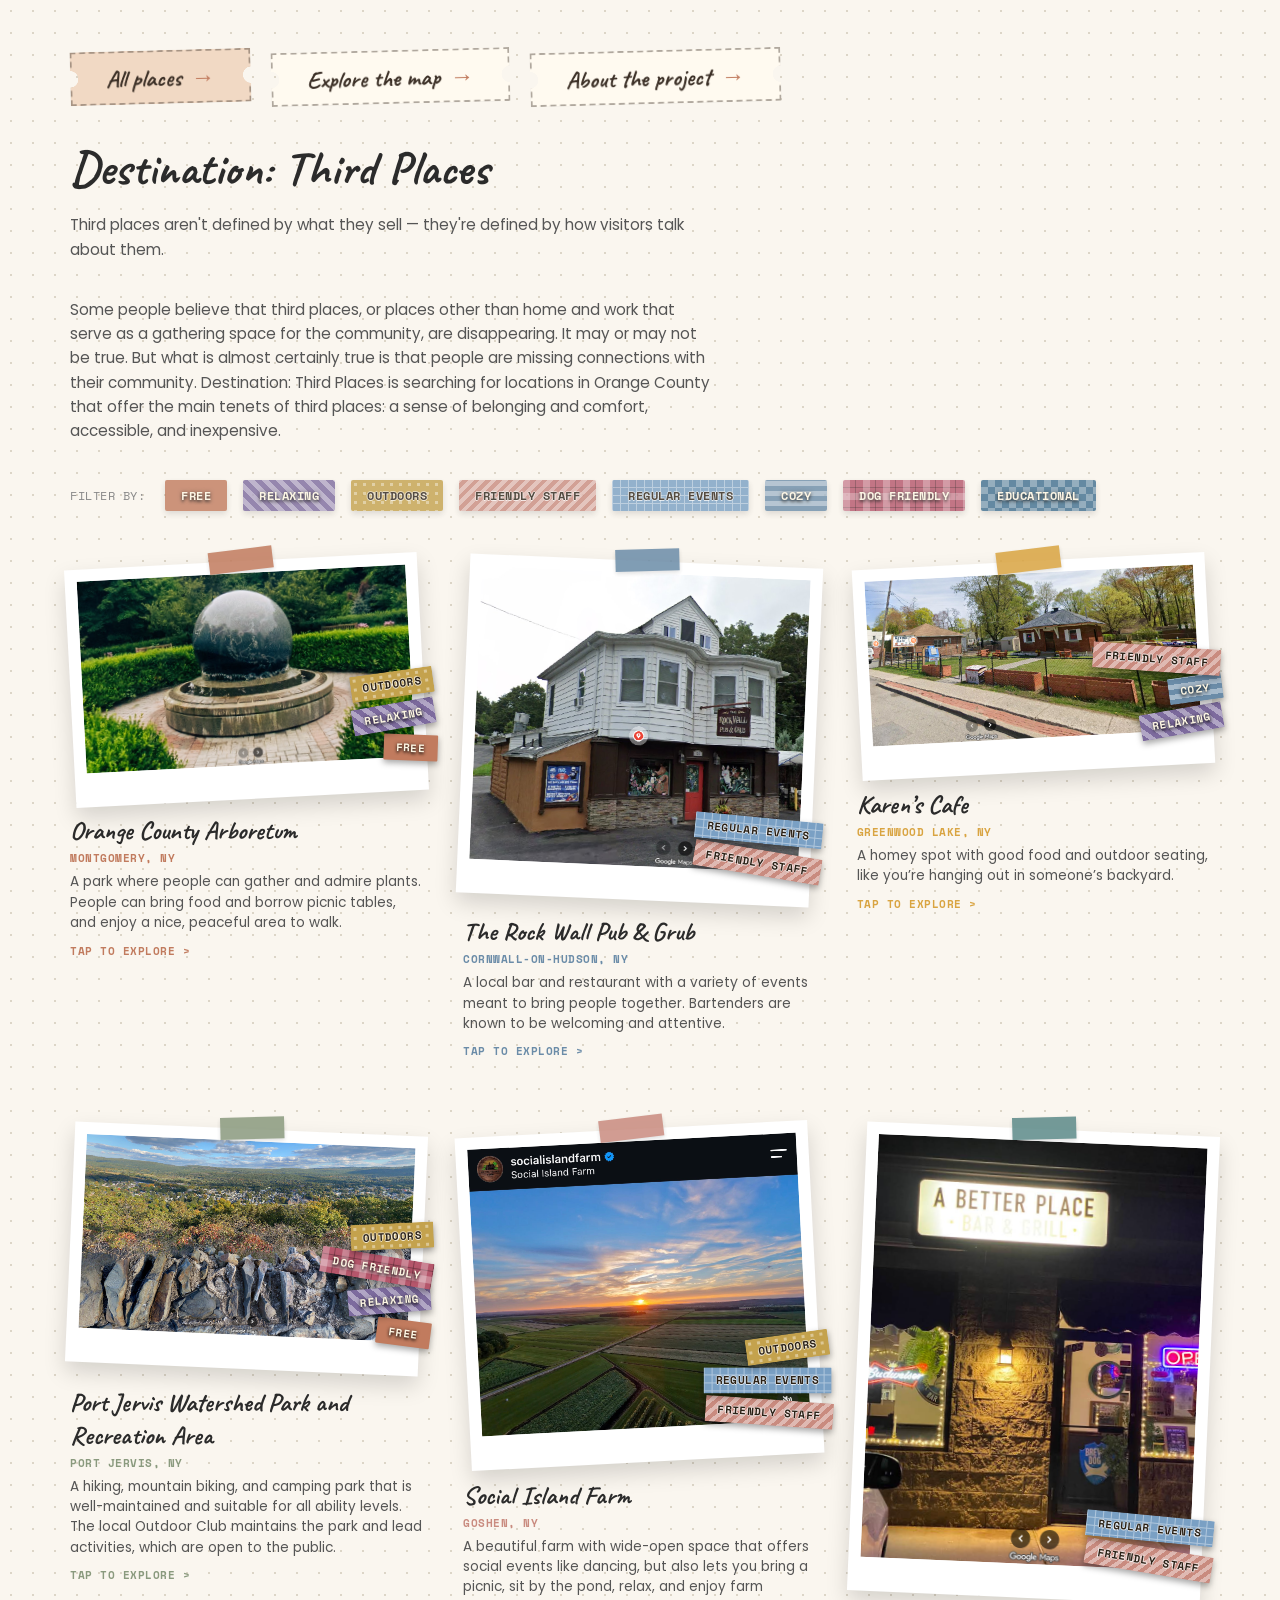
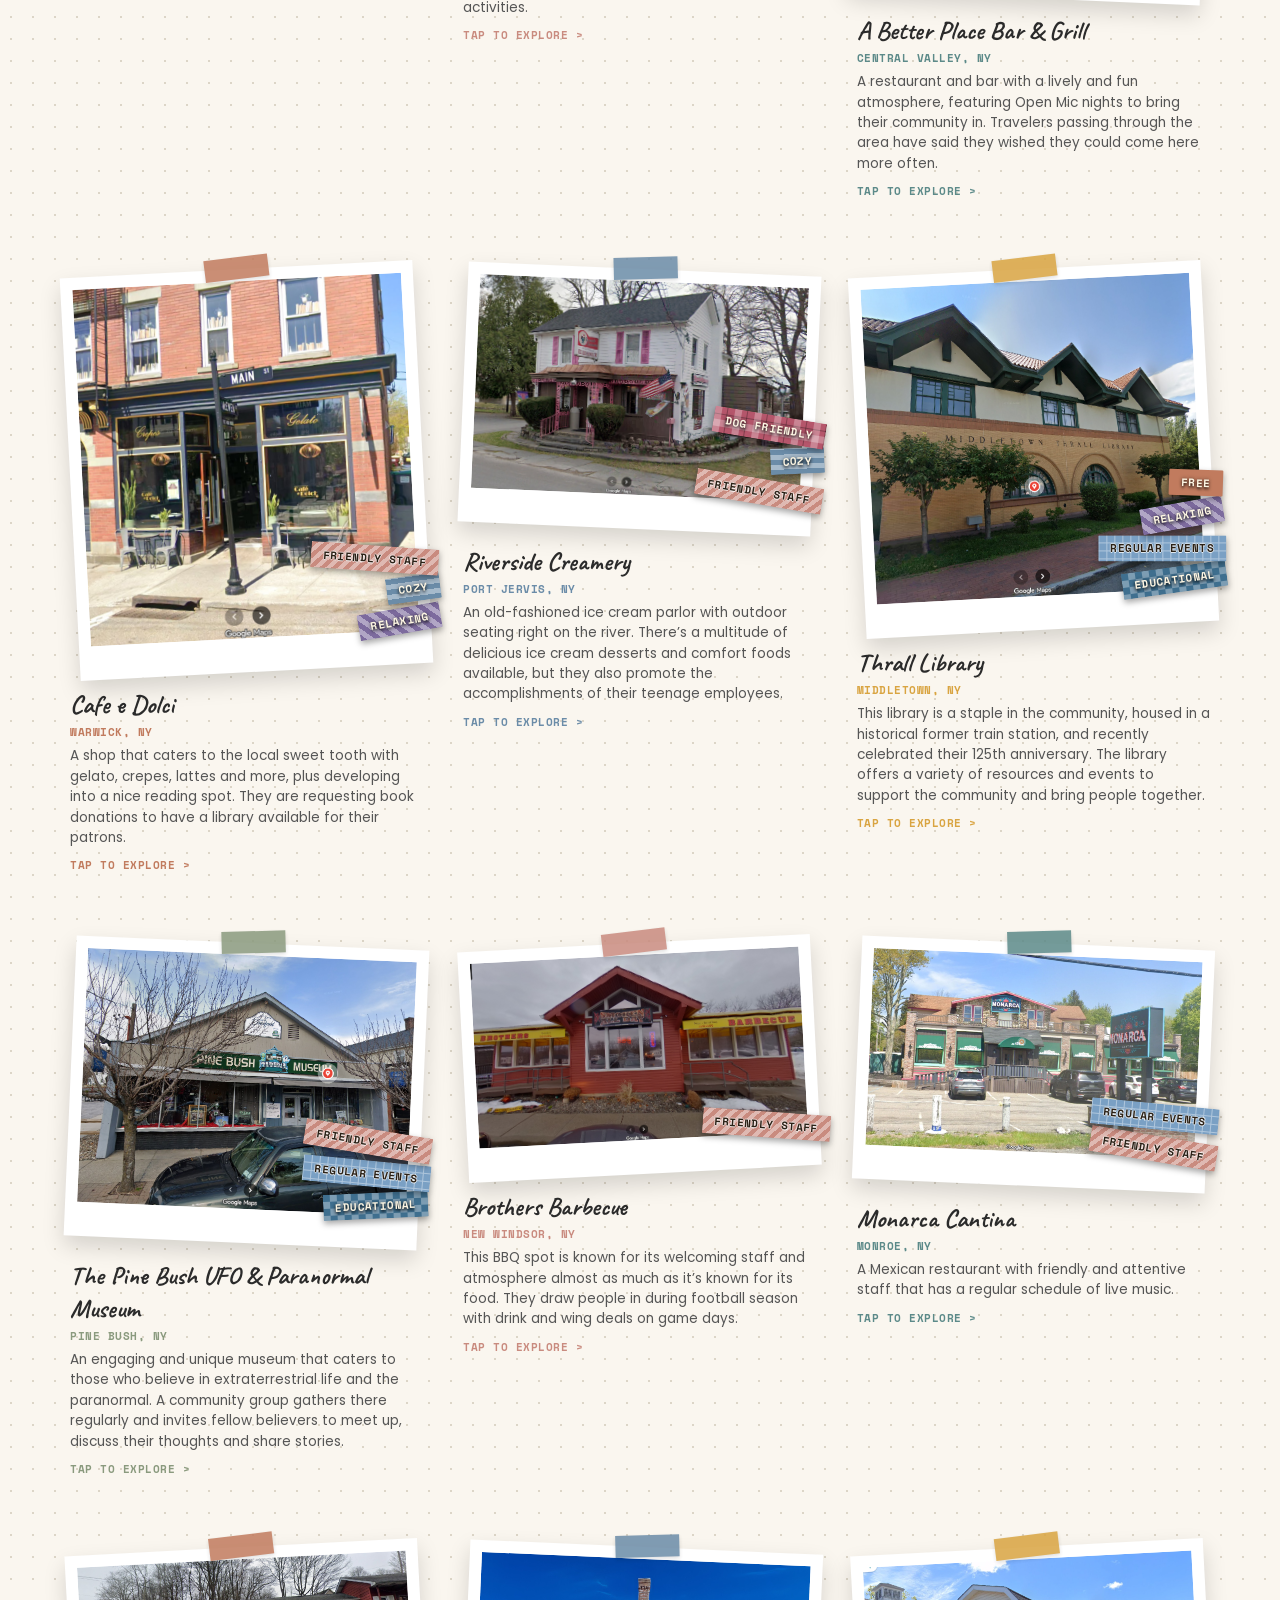
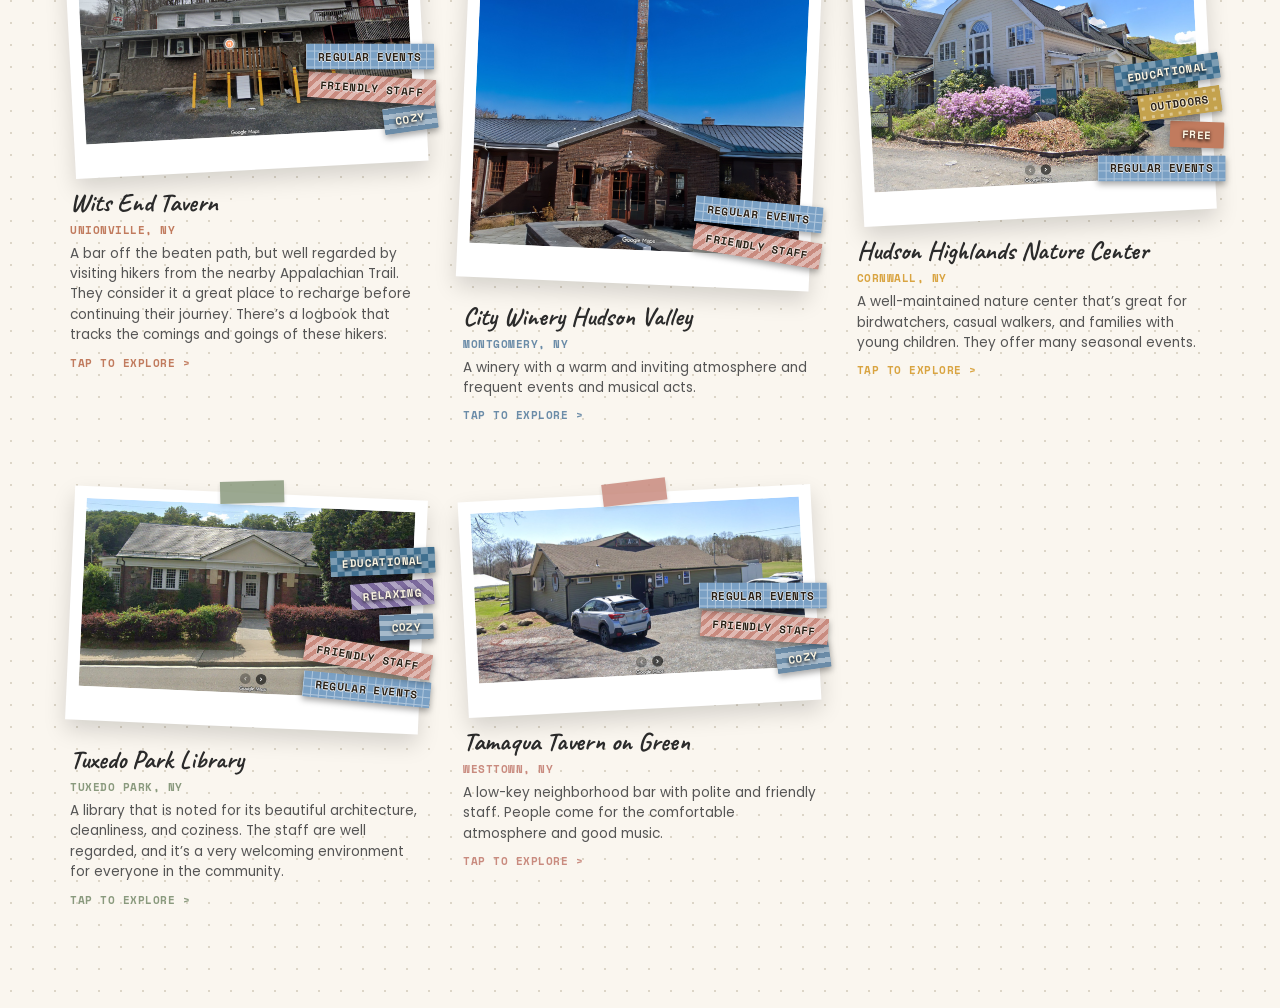
==== commit 96917ad2: "Update index.html" ====
--- a/index.html
+++ b/index.html
@@ -398,6 +398,59 @@
     <div class="quote">“Beautiful location. Amazing amenities. Absolutely great staff. So many great programs and events to join.”<span class="quote-source">— Filipe V.</span></div>
   </div>
 </div>
+
+<div class="entry" onclick="openModal(this)">
+  <div class="polaroid">
+    <div class="tape"></div>
+    <div class="frame"><img src="images/16. Google Maps.png" alt="Tuxedo Park Library"></div>
+  </div>
+  <div class="caption">
+    <div class="entry-title">Tuxedo Park Library</div>
+    <div class="entry-location">227 NY-17, Tuxedo Park, NY</div>
+    <div class="entry-text">A library that is noted for its beautiful architecture, cleanliness, and coziness. The staff are well regarded, and it’s a very welcoming environment for everyone in the community.</div>
+    <div class="tags">
+      <span class="tag-chip">regular events</span>
+      <span class="tag-chip">friendly staff</span>
+      <span class="tag-chip">cozy</span>
+      <span class="tag-chip">relaxing</span>
+      <span class="tag-chip">educational</span>
+    </div>
+    <div class="entry-hint">tap to explore &gt;</div>
+  </div>
+  <div class="gallery">
+    <img src="images/16. Social Media.jpg" alt="Description">
+  </div>
+  <div class="quotes">
+    <div class="quote">“The architecture is gorgeous and the fireplace adds a nice homey vibe. I love the atmosphere of the space, the staff are kind and helpful, and everything is kept very clean.”<span class="quote-source">— Daisy K.</span></div>
+    <div class="quote">“If Norman Rockwell were alive today, he would celebrate the charm and sincerity of this perfectly appointed library, filled with helpful staff and the feel of a bygone era.”<span class="quote-source">— Gavin M.</span></div>
+  </div>
+</div>
+
+<div class="entry" onclick="openModal(this)">
+  <div class="polaroid">
+    <div class="tape"></div>
+    <div class="frame"><img src="images/17. Google Maps.png" alt="Tamaqua Tavern on Green"></div>
+  </div>
+  <div class="caption">
+    <div class="entry-title">Tamaqua Tavern on Green</div>
+    <div class="entry-location">103 Fordlea Rd, Westtown, NY</div>
+    <div class="entry-text">A low-key neighborhood bar with polite and friendly staff. People come for the comfortable atmosphere and good music.</div>
+    <div class="tags">
+      <span class="tag-chip">cozy</span>
+      <span class="tag-chip">friendly staff</span>
+      <span class="tag-chip">regular events</span>
+    </div>
+    <div class="entry-hint">tap to explore &gt;</div>
+  </div>
+  <div class="gallery">
+    <img src="images/17. Social Media.jpg" alt="Description">
+  </div>
+  <div class="quotes">
+    <div class="quote">“Warm friendly but very local place”<span class="quote-source">— Matthew I.</span></div>
+    <div class="quote">“A local in the middle of nowhere excellent hang!!!”<span class="quote-source">— Sarah C.</span></div>
+    <div class="quote">“The atmosphere is so relaxing here that you never want to leave!”<span class="quote-source">— Jenny P.</span></div>
+  </div>
+</div>
   
 </div>
 
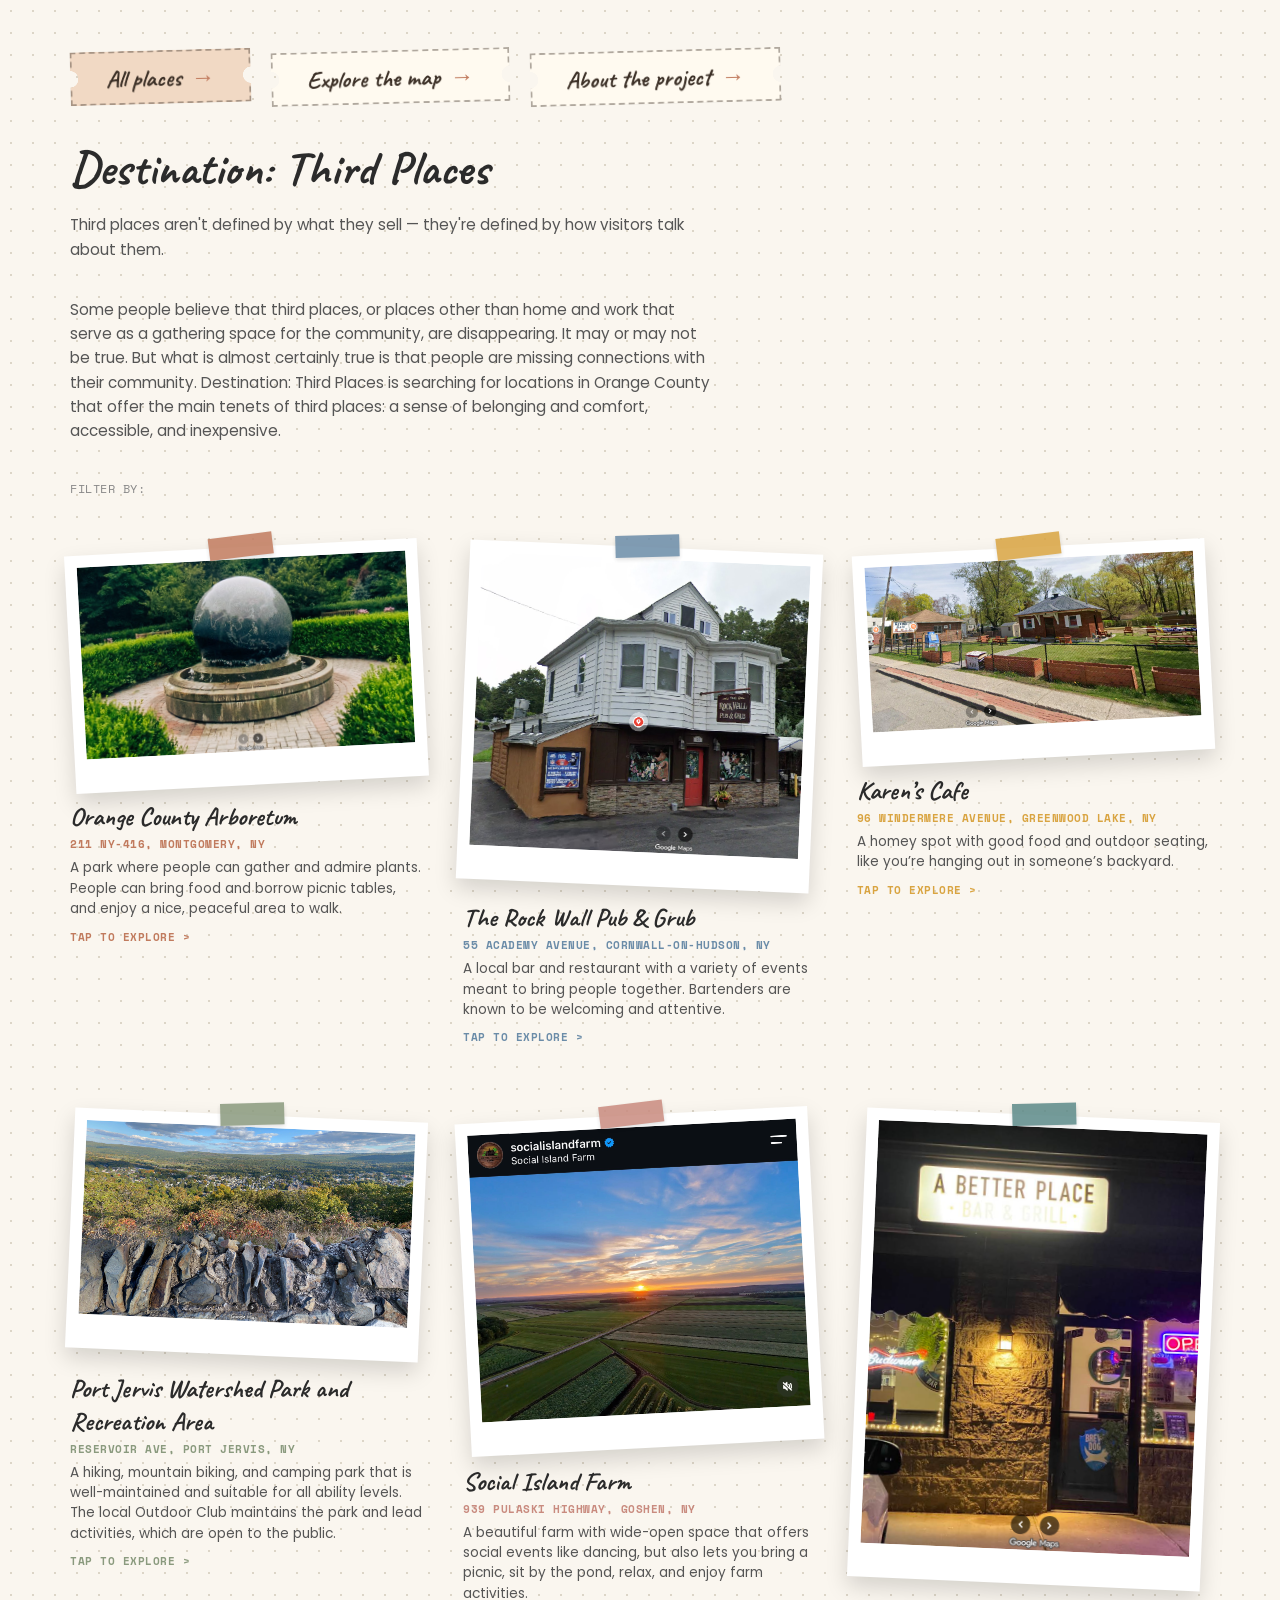
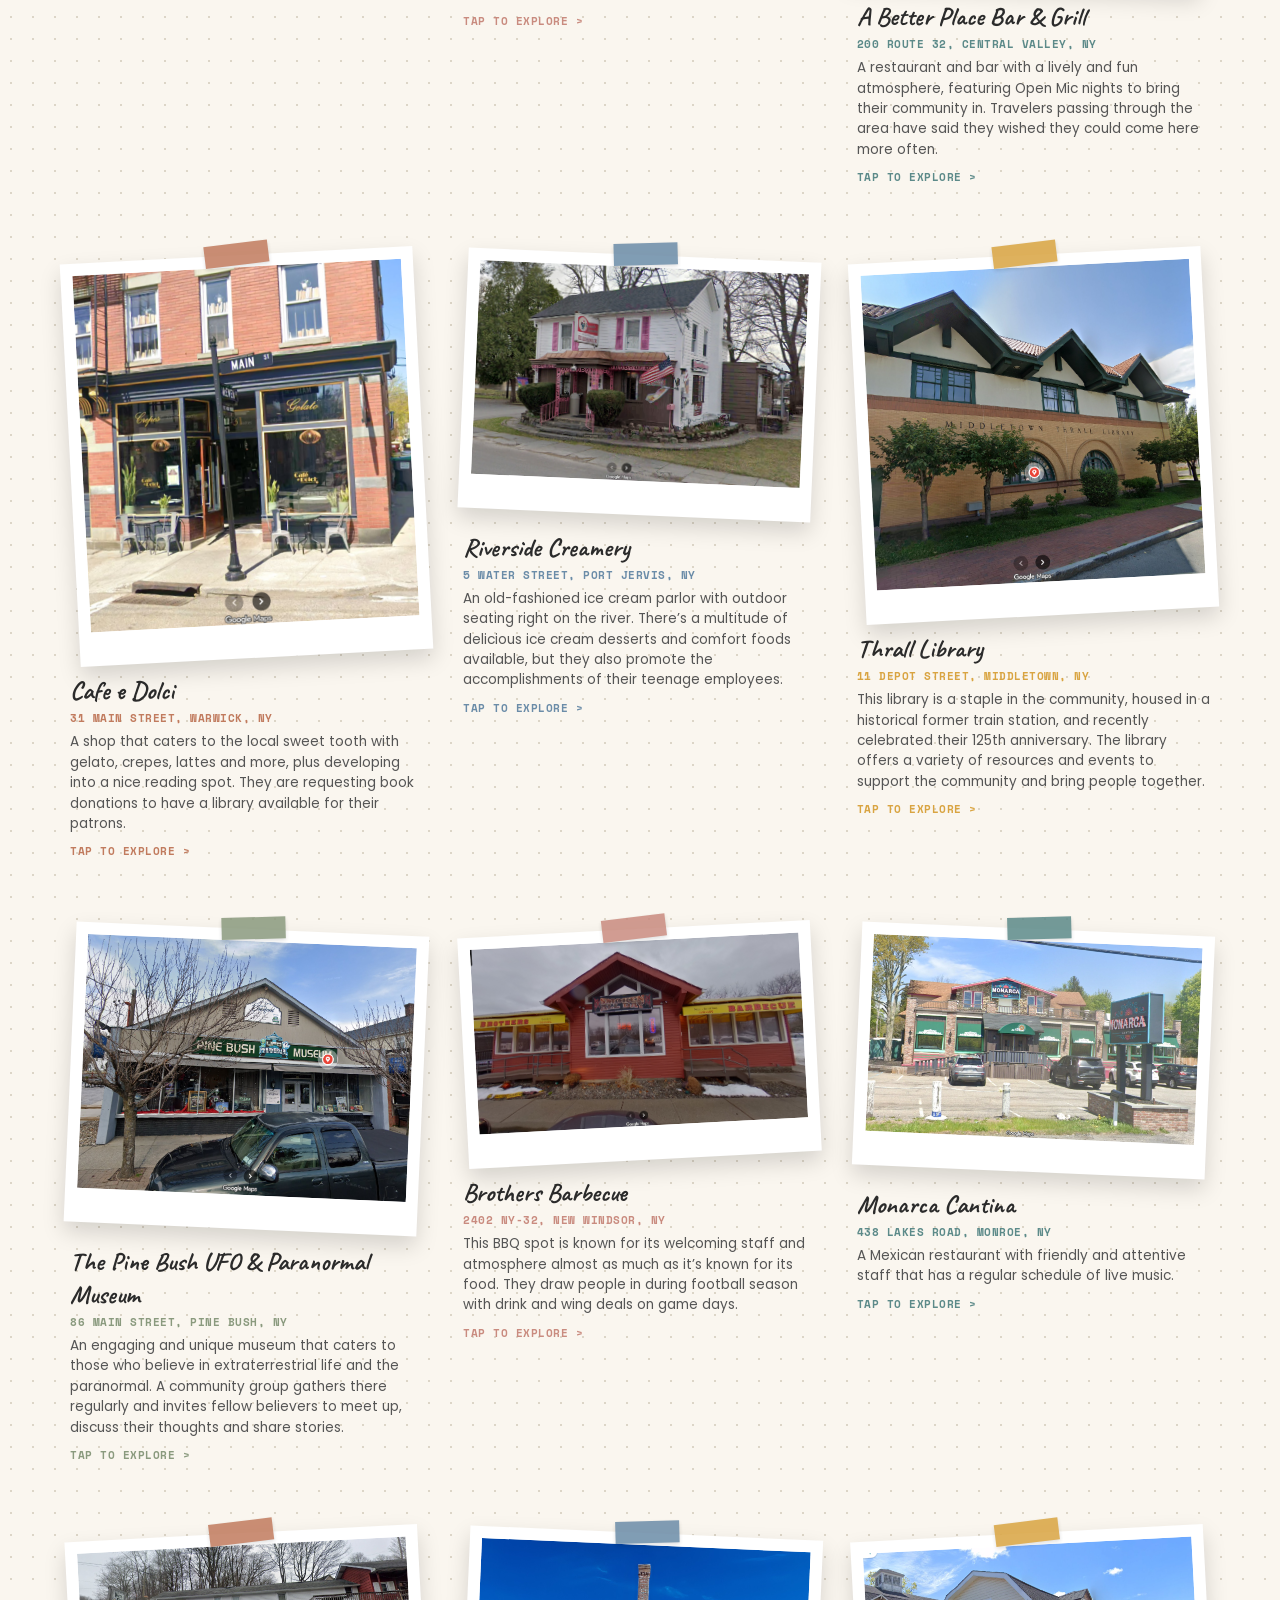
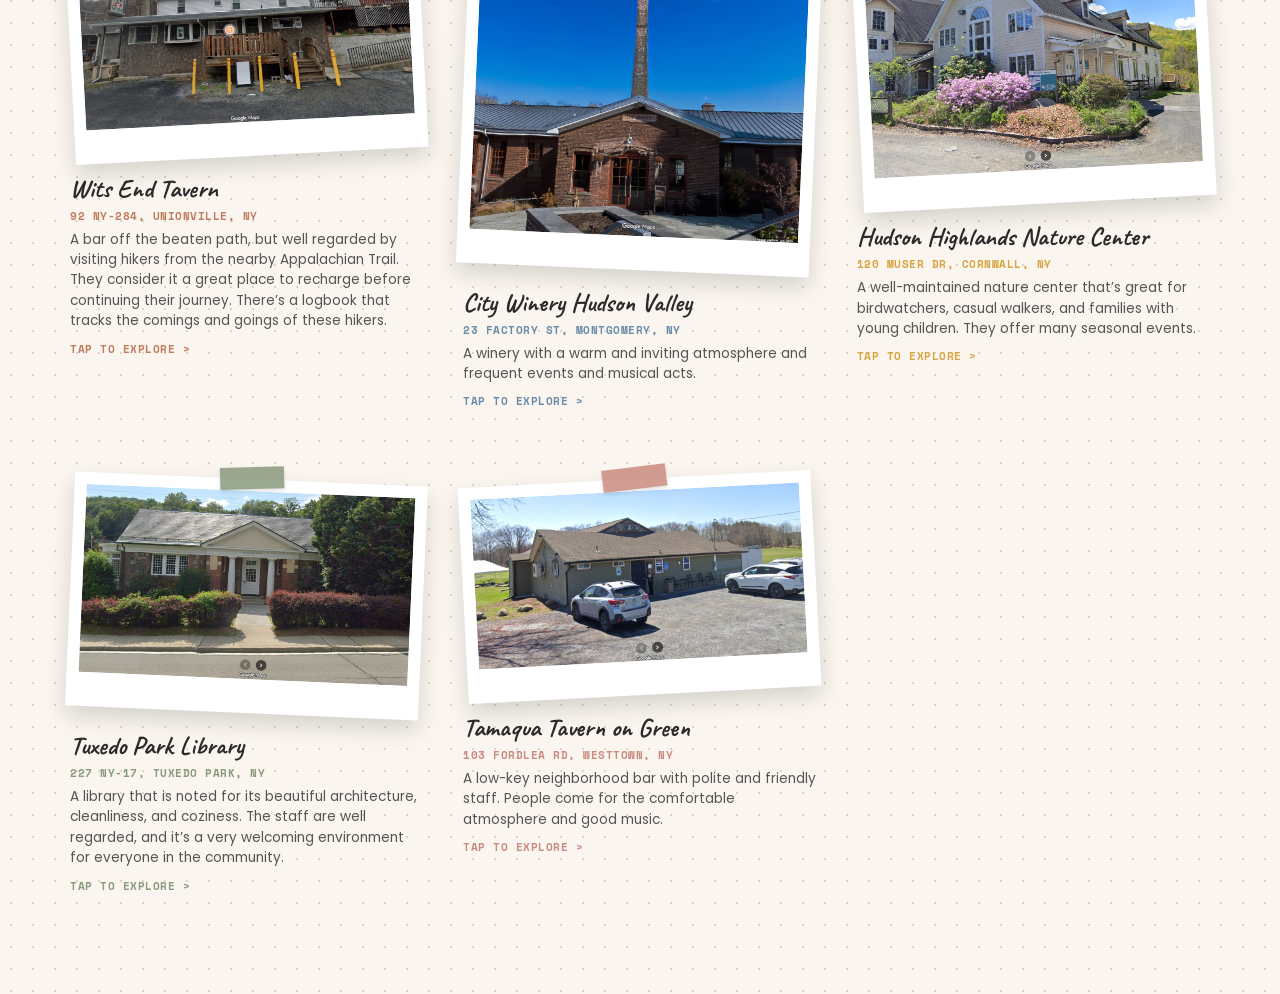
==== commit 2a4244ea: "Update index.html" ====
--- a/index.html
+++ b/index.html
@@ -476,9 +476,11 @@
 <script src="site.js"></script>
 <script>
   document.addEventListener('DOMContentLoaded', function () {
-    const entries = Array.from(document.querySelectorAll('.entry'));
-    addTagCorners(entries);
-    setupFilterBar(entries);
+ const entries = Array.from(document.querySelectorAll('.entry'));
+lockEntryColors(entries);
+addTagCorners(entries);
+setupFilterBar(entries);
+setupSorting(document.getElementById('grid'), entries);
   });
 </script>
 
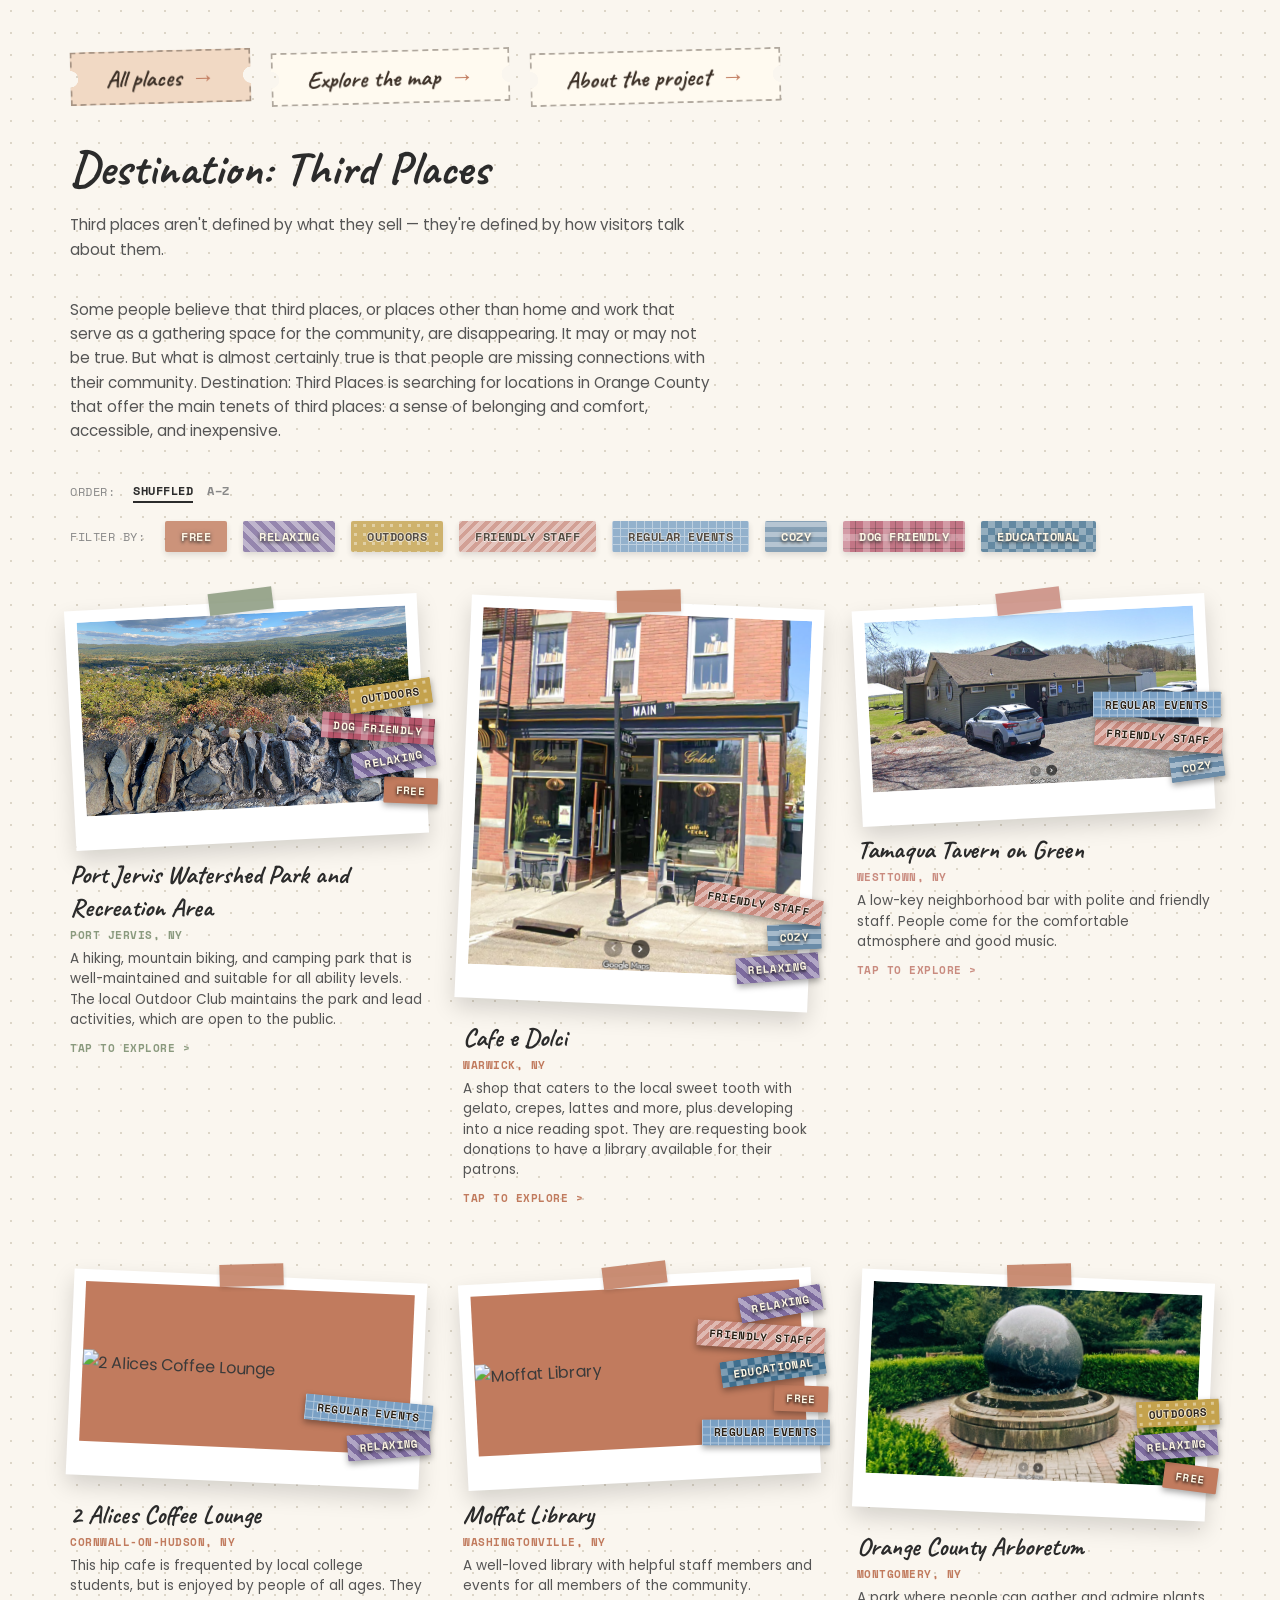
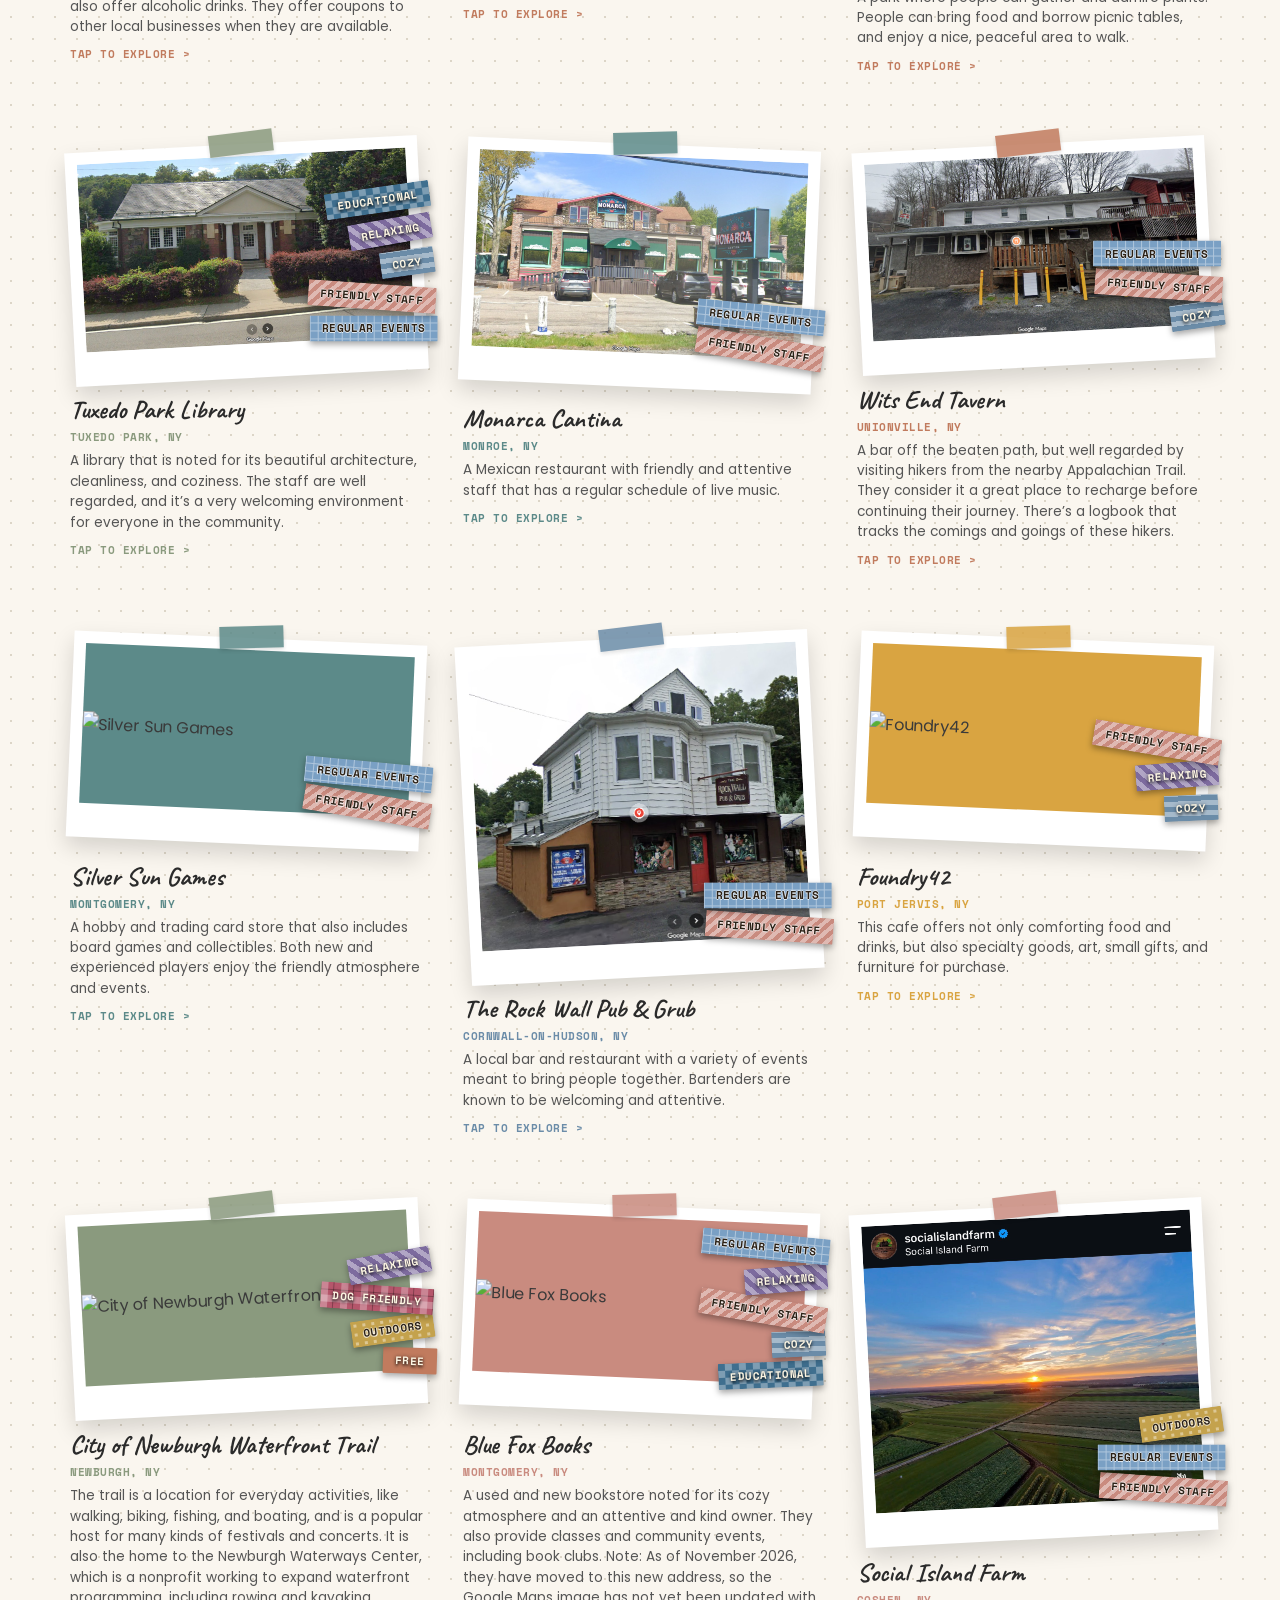
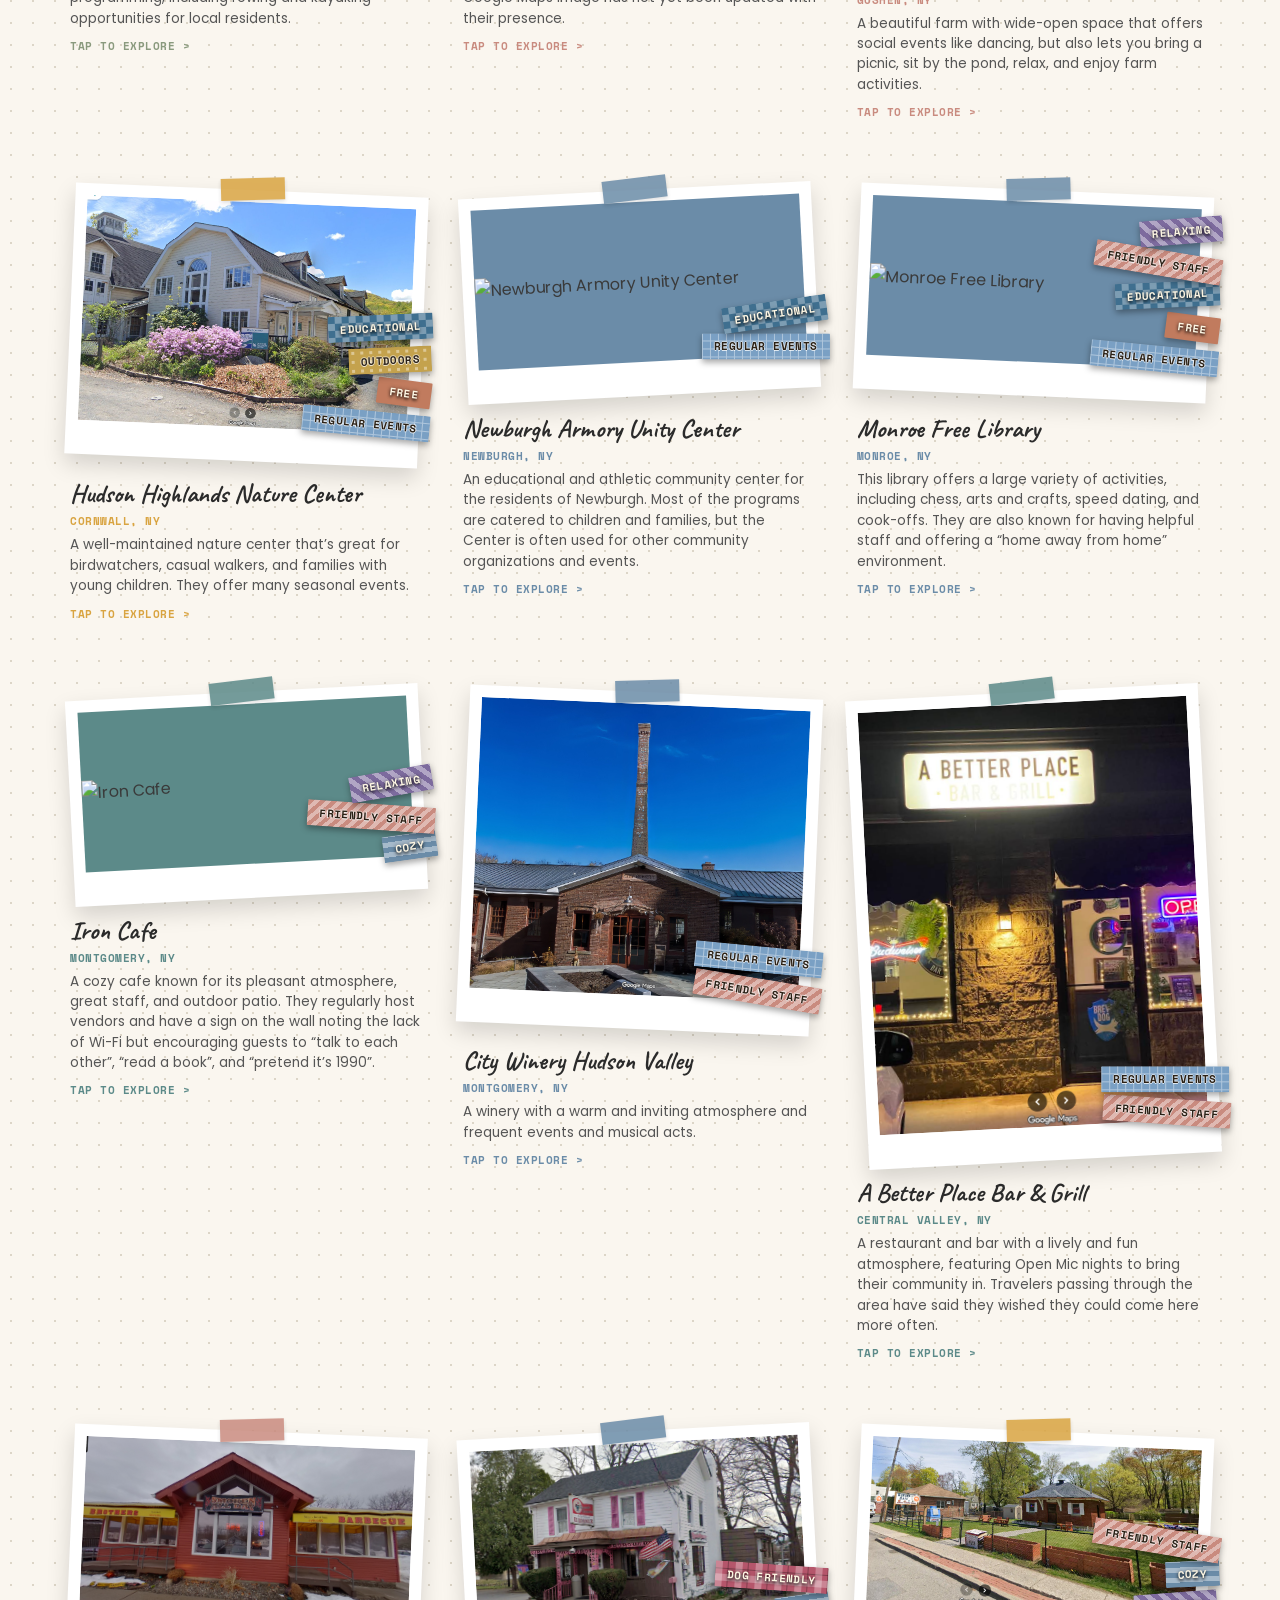
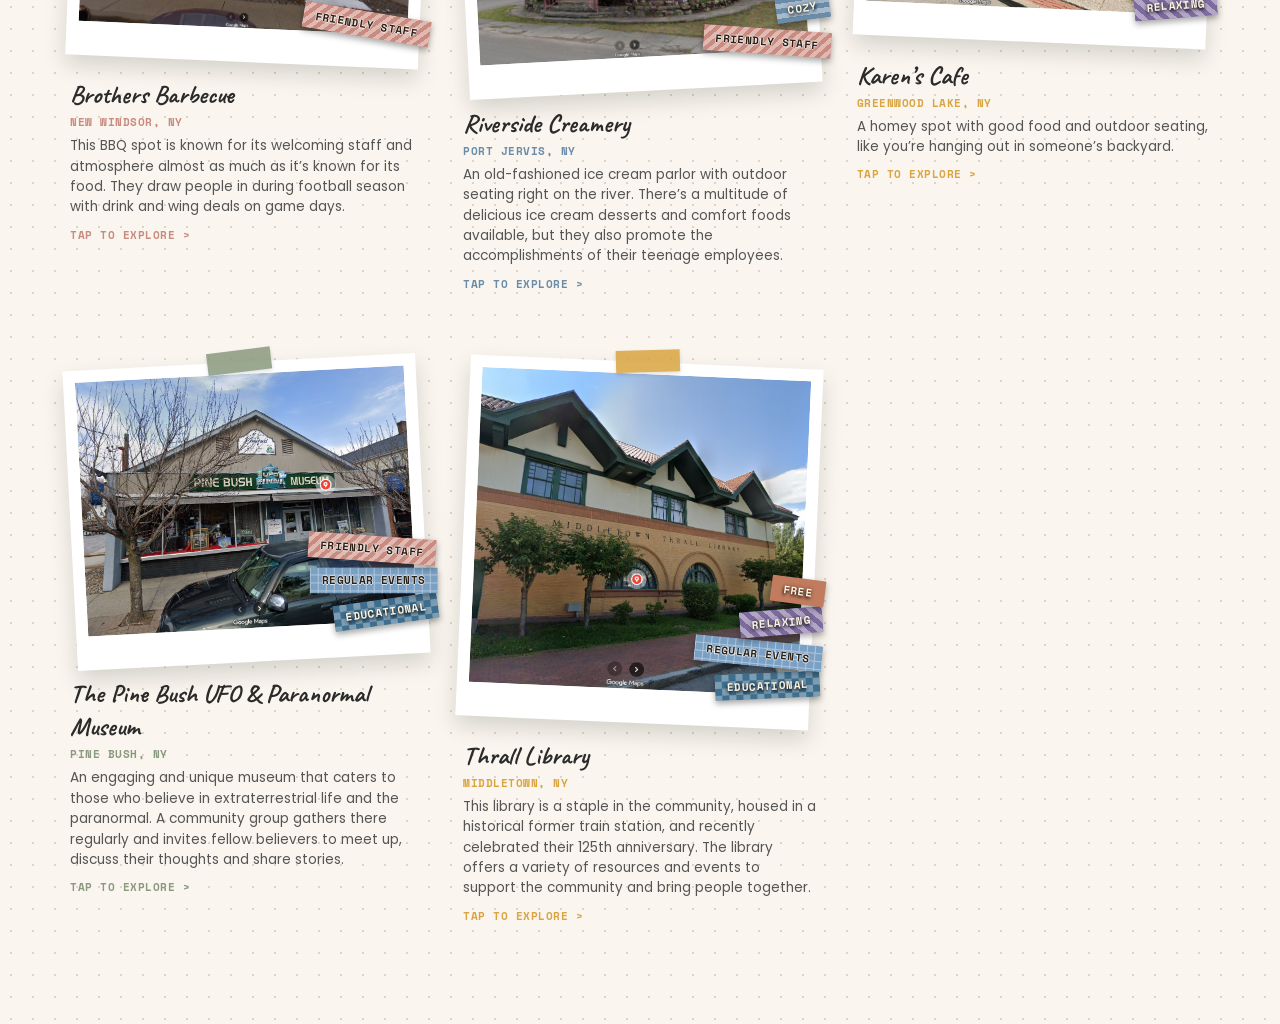
==== commit 3009bf3f: "Update index.html" ====
--- a/index.html
+++ b/index.html
@@ -451,6 +451,235 @@
     <div class="quote">“The atmosphere is so relaxing here that you never want to leave!”<span class="quote-source">— Jenny P.</span></div>
   </div>
 </div>
+
+<div class="entry" onclick="openModal(this)">
+  <div class="polaroid">
+    <div class="tape"></div>
+    <div class="frame"><img src="images/18. Google Maps.png" alt="Iron Cafe"></div>
+  </div>
+  <div class="caption">
+    <div class="entry-title">Iron Cafe</div>
+    <div class="entry-location">59 Clinton St, Montgomery, NY</div>
+    <div class="entry-text">A cozy cafe known for its pleasant atmosphere, great staff, and outdoor patio. They regularly host vendors and have a sign on the wall noting the lack of Wi-Fi but encouraging guests to “talk to each other”, “read a book”, and “pretend it’s 1990”.</div>
+    <div class="tags">
+      <span class="tag-chip">cozy</span>
+      <span class="tag-chip">friendly staff</span>
+      <span class="tag-chip">relaxing</span>
+    </div>
+    <div class="entry-hint">tap to explore &gt;</div>
+  </div>
+  <div class="gallery">
+    <img src="images/18. Social Media.jpg" alt="Description">
+  </div>
+  <div class="quotes">
+    <div class="quote">“We ended up chatting in the outdoor space for about 2.5 hours and never once felt rushed. If anything, one of the staff members joined in on our conversation, making us feel completely at home and at ease.”<span class="quote-source">— Barbi V.</span></div>
+    <div class="quote">“The workers are nice and very polite. The atmosphere gives off a rustic vibe, it’s very cozy.”<span class="quote-source">— Max B.</span></div>
+  </div>
+</div>
+
+<div class="entry" onclick="openModal(this)">
+  <div class="polaroid">
+    <div class="tape"></div>
+    <div class="frame"><img src="images/19. Google Maps.png" alt="2 Alices Coffee Lounge"></div>
+  </div>
+  <div class="caption">
+    <div class="entry-title">2 Alices Coffee Lounge</div>
+    <div class="entry-location">311 Hudson St, Cornwall-On-Hudson, NY</div>
+    <div class="entry-text">This hip cafe is frequented by local college students, but is enjoyed by people of all ages. They also offer alcoholic drinks. They offer coupons to other local businesses when they are available.</div>
+    <div class="tags">
+      <span class="tag-chip">relaxing</span>
+      <span class="tag-chip">regular events</span>
+    </div>
+    <div class="entry-hint">tap to explore &gt;</div>
+  </div>
+  <div class="gallery">
+    <img src="images/19. Social Media.jpg" alt="Description">
+  </div>
+  <div class="quotes">
+    <div class="quote">“A clearly local hangout, with numerous customers greeted by name while I enjoyed my coffee and biscotti.”<span class="quote-source">— Keri R.</span></div>
+    <div class="quote">“Several board games to play. They even have Risk which has never taken me less than a day to play. So I like that they encourage casual to an extreme, albeit an unrealistic one. The most important thing to know is this an intimate space. Someone will probably say hi to you and be friendly. i like this.”<span class="quote-source">— Zachary</span></div>
+  </div>
+</div>
+
+<div class="entry" onclick="openModal(this)">
+  <div class="polaroid">
+    <div class="tape"></div>
+    <div class="frame"><img src="images/20. Google Maps.png" alt="Monroe Free Library"></div>
+  </div>
+  <div class="caption">
+    <div class="entry-title">Monroe Free Library</div>
+    <div class="entry-location">44 Millpond Pkwy, Monroe, NY</div>
+    <div class="entry-text">This library offers a large variety of activities, including chess, arts and crafts, speed dating, and cook-offs. They are also known for having helpful staff and offering a “home away from home” environment.</div>
+    <div class="tags">
+      <span class="tag-chip">regular events</span>
+      <span class="tag-chip">free</span>
+      <span class="tag-chip">educational</span>
+      <span class="tag-chip">friendly staff</span>
+      <span class="tag-chip">relaxing</span>
+    </div>
+    <div class="entry-hint">tap to explore &gt;</div>
+  </div>
+  <div class="gallery">
+    <img src="images/20. Social Media.jpg" alt="Description">
+  </div>
+  <div class="quotes">
+    <div class="quote">“Beautiful small library! Well organized and staff is very helpful and kind.”<span class="quote-source">— Sheryl H.</span></div>
+    <div class="quote">“The library is great! I go to write and study while in grad school, but they always have so many programs happening each week. The Monroe Free Library is truly a pillar of this community.”<span class="quote-source">— Kristen B.</span></div>
+  </div>
+</div>
+
+<div class="entry" onclick="openModal(this)">
+  <div class="polaroid">
+    <div class="tape"></div>
+    <div class="frame"><img src="images/21. Google Maps.png" alt="Foundry42"></div>
+  </div>
+  <div class="caption">
+    <div class="entry-title">Foundry42</div>
+    <div class="entry-location">42 Front St, Port Jervis, NY</div>
+    <div class="entry-text">This cafe offers not only comforting food and drinks, but also specialty goods, art, small gifts, and furniture for purchase.</div>
+    <div class="tags">
+      <span class="tag-chip">cozy</span>
+      <span class="tag-chip">relaxing</span>
+      <span class="tag-chip">friendly staff</span>
+    </div>
+    <div class="entry-hint">tap to explore &gt;</div>
+  </div>
+  <div class="gallery">
+    <img src="images/21. Social Media.jpg" alt="Description">
+  </div>
+  <div class="quotes">
+    <div class="quote">“Delicious coffee and baked goods and more important- amazing service! Every single person there is super friendly!”<span class="quote-source">— Natalia S.</span></div>
+    <div class="quote">“Omg what a quaint little place. The special made coffee and bakery items were delicious and the place upstairs was perfect to sit and chat.”<span class="quote-source">— Francesca V.</span></div>
+  </div>
+</div>
+
+<div class="entry" onclick="openModal(this)">
+  <div class="polaroid">
+    <div class="tape"></div>
+    <div class="frame"><img src="images/22. Google Maps.png" alt="City of Newburgh Waterfront Trail"></div>
+  </div>
+  <div class="caption">
+    <div class="entry-title">City of Newburgh Waterfront Trail</div>
+    <div class="entry-location">1 Washington St, Newburgh, NY</div>
+    <div class="entry-text">The trail is a location for everyday activities, like walking, biking, fishing, and boating, and is a popular host for many kinds of festivals and concerts. It is also the home to the Newburgh Waterways Center, which is a nonprofit working to expand waterfront programming, including rowing and kayaking opportunities for local residents.</div>
+    <div class="tags">
+      <span class="tag-chip">free</span>
+      <span class="tag-chip">outdoors</span>
+      <span class="tag-chip">dog friendly</span>
+      <span class="tag-chip">relaxing</span>
+    </div>
+    <div class="entry-hint">tap to explore &gt;</div>
+  </div>
+  <div class="gallery">
+    <img src="images/22. Social Media.jpg" alt="Description">
+  </div>
+  <div class="quotes">
+    <div class="quote">“This spot was absolutely fantastic, and I would highly recommend taking a day to go! It's family friendly, pet friendly, and just a nice spot to relax”<span class="quote-source">— Delia R.</span></div>
+    <div class="quote">“Good for walking, picnic and beautiful view of Hudson River”<span class="quote-source">— Galyna S.</span></div>
+  </div>
+</div>
+
+<div class="entry" onclick="openModal(this)">
+  <div class="polaroid">
+    <div class="tape"></div>
+    <div class="frame"><img src="images/23. Google Maps.png" alt="Blue Fox Books"></div>
+  </div>
+  <div class="caption">
+    <div class="entry-title">Blue Fox Books</div>
+    <div class="entry-location">2 Union St Ste 3, Montgomery, NY</div>
+    <div class="entry-text">A used and new bookstore noted for its cozy atmosphere and an attentive and kind owner. They also provide classes and community events, including book clubs. Note: As of November 2026, they have moved to this new address, so the Google Maps image has not yet been updated with their presence.</div>
+    <div class="tags">
+      <span class="tag-chip">educational</span>
+      <span class="tag-chip">cozy</span>
+      <span class="tag-chip">friendly staff</span>
+      <span class="tag-chip">relaxing</span>
+      <span class="tag-chip">regular events</span>
+    </div>
+    <div class="entry-hint">tap to explore &gt;</div>
+  </div>
+  <div class="gallery">
+    <img src="images/23. Social Media.jpg" alt="Description">
+  </div>
+  <div class="quotes">
+    <div class="quote">“The owner was so kind (kicking myself for not asking her name) and helpful, orienting me to the store and their pricing. During my roughly hour browsing, we chatted about so many bookish topics”<span class="quote-source">— Kait S.</span></div>
+    <div class="quote">“Such a cozy space, Brittani is great, so knowledgeable about books and can help you order anything you can’t find in the store. She also hosts lots of community events, readings and a lovely book club.”<span class="quote-source">— Samantha K.</span></div>
+  </div>
+</div>
+
+<div class="entry" onclick="openModal(this)">
+  <div class="polaroid">
+    <div class="tape"></div>
+    <div class="frame"><img src="images/24. Google Maps.png" alt="Silver Sun Games"></div>
+  </div>
+  <div class="caption">
+    <div class="entry-title">Silver Sun Games</div>
+    <div class="entry-location">3 Wallkill Ave, Montgomery, NY</div>
+    <div class="entry-text">A hobby and trading card store that also includes board games and collectibles. Both new and experienced players enjoy the friendly atmosphere and events.</div>
+    <div class="tags">
+      <span class="tag-chip">friendly staff</span>
+      <span class="tag-chip">regular events</span>
+    </div>
+    <div class="entry-hint">tap to explore &gt;</div>
+  </div>
+  <div class="gallery">
+    <img src="images/24. Social Media.jpg" alt="Description">
+  </div>
+  <div class="quotes">
+    <div class="quote">“Came here for a magic the gathering prerelease, had a blast! The shop owner made sure everyone was having a good time and the group of players here were great people!”<span class="quote-source">— Brian F.</span></div>
+    <div class="quote">“I traveled there for a tournament and everyone was friendly and it was a great environment.”<span class="quote-source">— Robert D.</span></div>
+  </div>
+</div>
+
+<div class="entry" onclick="openModal(this)">
+  <div class="polaroid">
+    <div class="tape"></div>
+    <div class="frame"><img src="images/25. Google Maps.png" alt="Moffat Library"></div>
+  </div>
+  <div class="caption">
+    <div class="entry-title">Moffat Library</div>
+    <div class="entry-location">6 W Main St, Washingtonville, NY</div>
+    <div class="entry-text">A well-loved library with helpful staff members and events for all members of the community.</div>
+    <div class="tags">
+      <span class="tag-chip">regular events</span>
+      <span class="tag-chip">free</span>
+      <span class="tag-chip">educational</span>
+      <span class="tag-chip">friendly staff</span>
+      <span class="tag-chip">relaxing</span>
+    </div>
+    <div class="entry-hint">tap to explore &gt;</div>
+  </div>
+  <div class="gallery">
+    <img src="images/25. Social Media.jpg" alt="Description">
+  </div>
+  <div class="quotes">
+    <div class="quote">“Opened to a Community Board Game Club monthly for a special needs group in a room with a piano! Warm friendly atmosphere.”<span class="quote-source">— Rachiro</span></div>
+    <div class="quote">“I love it here, and I've always loved it. Kind people, great programs, and an overall chill environment.”<span class="quote-source">— Ben J.</span></div>
+  </div>
+</div>
+
+<div class="entry" onclick="openModal(this)">
+  <div class="polaroid">
+    <div class="tape"></div>
+    <div class="frame"><img src="images/26. Google Maps.png" alt="Newburgh Armory Unity Center"></div>
+  </div>
+  <div class="caption">
+    <div class="entry-title">Newburgh Armory Unity Center</div>
+    <div class="entry-location">321 S William St, Newburgh, NY</div>
+    <div class="entry-text">An educational and athletic community center for the residents of Newburgh. Most of the programs are catered to children and families, but the Center is often used for other community organizations and events.</div>
+    <div class="tags">
+      <span class="tag-chip">regular events</span>
+      <span class="tag-chip">educational</span>
+    </div>
+    <div class="entry-hint">tap to explore &gt;</div>
+  </div>
+  <div class="gallery">
+    <img src="images/26. Social Media.jpg" alt="Description">
+  </div>
+  <div class="quotes">
+    <div class="quote">“There are adult ed classes, citizenship classes, GED classes and gardening classes. If you want to offer a class, they seem willing to work with you. A great asset for Newburgh!”<span class="quote-source">— Byrce L.</span></div>
+    <div class="quote">“Where else can you find adults volunteering a Saturday morning to help lonely kids play chess, soccer, and learn to program computers? Awesome community center, manned by motivated and creative adults.”<span class="quote-source">— Stephen C.</span></div>
+  </div>
+</div>
   
 </div>
 
@@ -476,11 +705,11 @@
 <script src="site.js"></script>
 <script>
   document.addEventListener('DOMContentLoaded', function () {
- const entries = Array.from(document.querySelectorAll('.entry'));
-lockEntryColors(entries);
-addTagCorners(entries);
-setupFilterBar(entries);
-setupSorting(document.getElementById('grid'), entries);
+    const entries = Array.from(document.querySelectorAll('.entry'));
+    lockEntryColors(entries);
+    addTagCorners(entries);
+    setupFilterBar(entries);
+    setupSorting(document.getElementById('grid'), entries);
   });
 </script>
 
--- a/site.css
+++ b/site.css
@@ -645,3 +645,38 @@
   z-index: 101;
   text-shadow: 0 1px 2px rgba(255, 255, 255, 0.6);
 }
+
+/* ---------------------------------------------------------------- */
+/* Order control (Shuffled / A-Z)                                    */
+/* ---------------------------------------------------------------- */
+
+.sort-bar {
+  display: flex;
+  flex-wrap: wrap;
+  gap: 8px 14px;
+  margin-bottom: 18px;
+  align-items: center;
+}
+
+.sort-btn {
+  cursor: pointer;
+  padding: 2px 0;
+  font-family: 'Space Mono', monospace;
+  font-size: 0.75rem;
+  font-weight: 700;
+  letter-spacing: 0.5px;
+  text-transform: uppercase;
+  color: #888;
+  background: none;
+  border: none;
+  border-bottom: 2px solid transparent;
+}
+
+.sort-btn:hover {
+  color: #2b2b2b;
+}
+
+.sort-btn.active {
+  color: #2b2b2b;
+  border-bottom-color: #2b2b2b;
+}
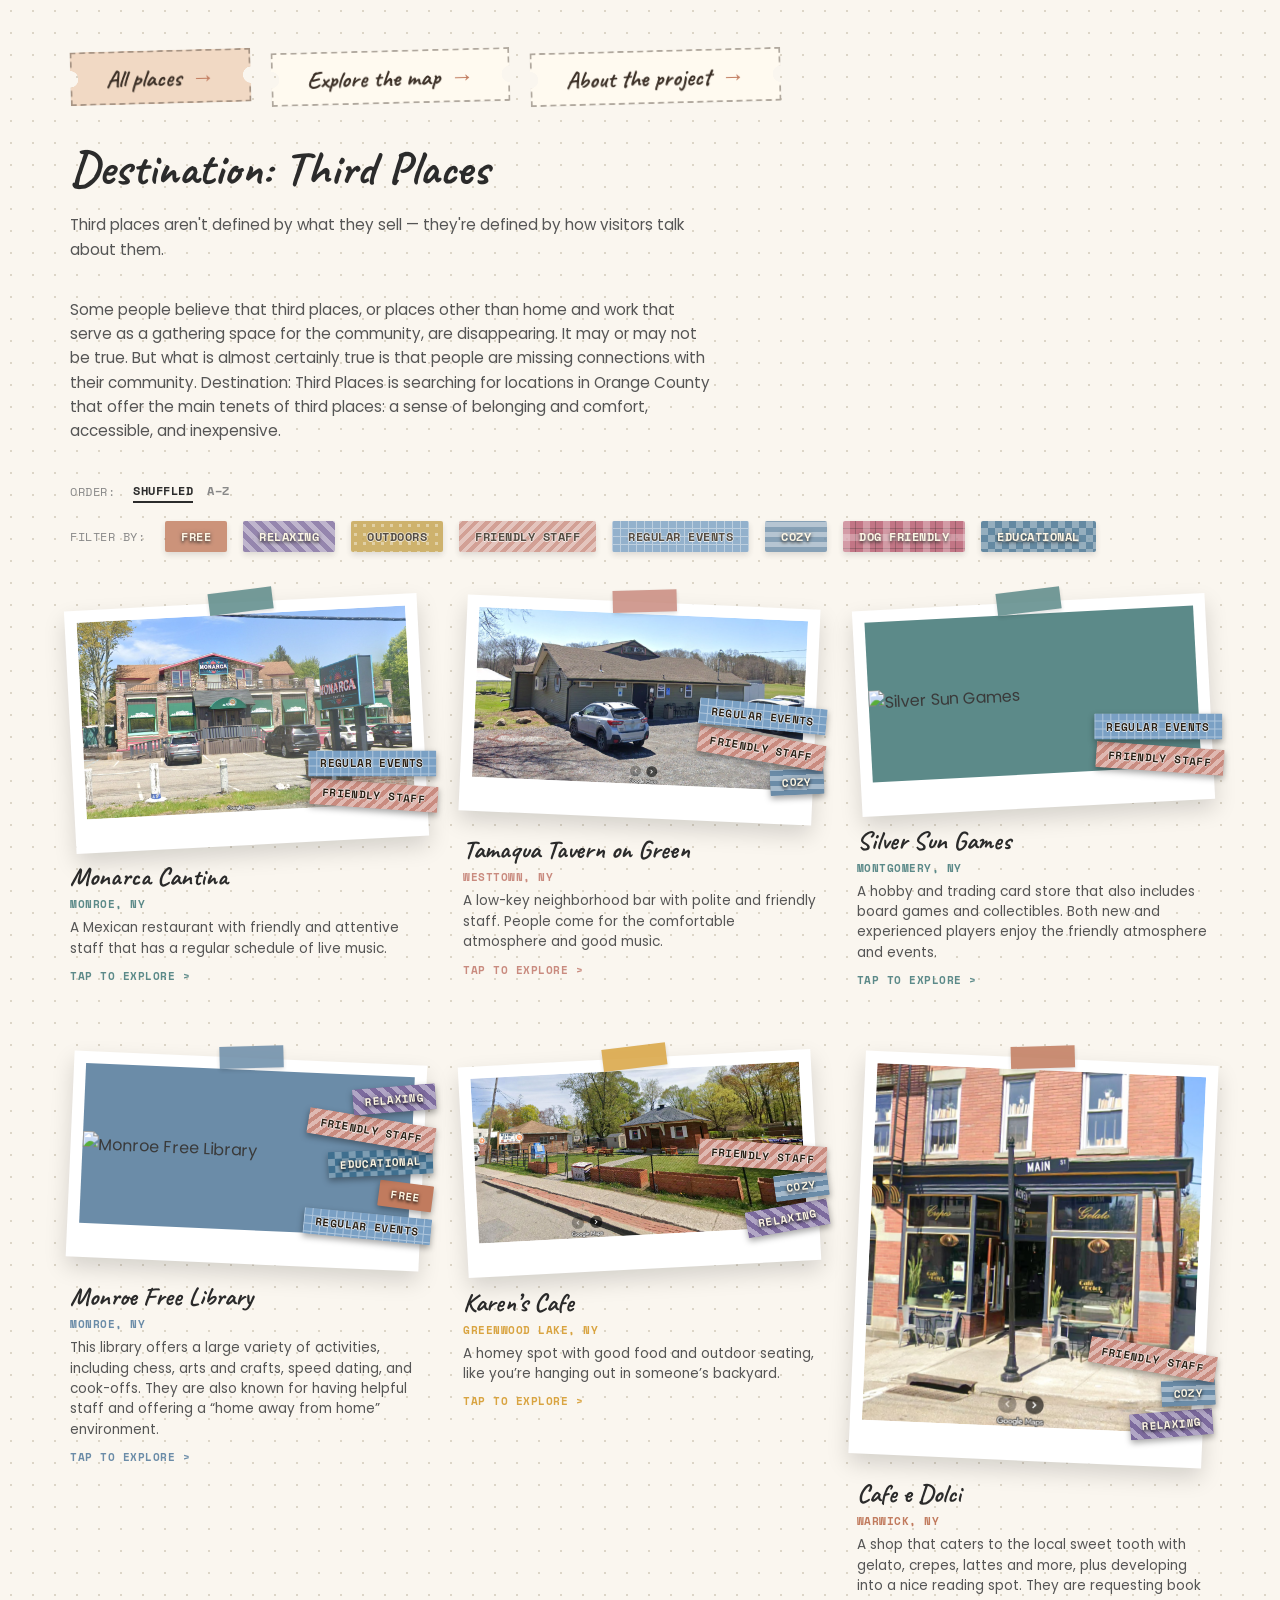
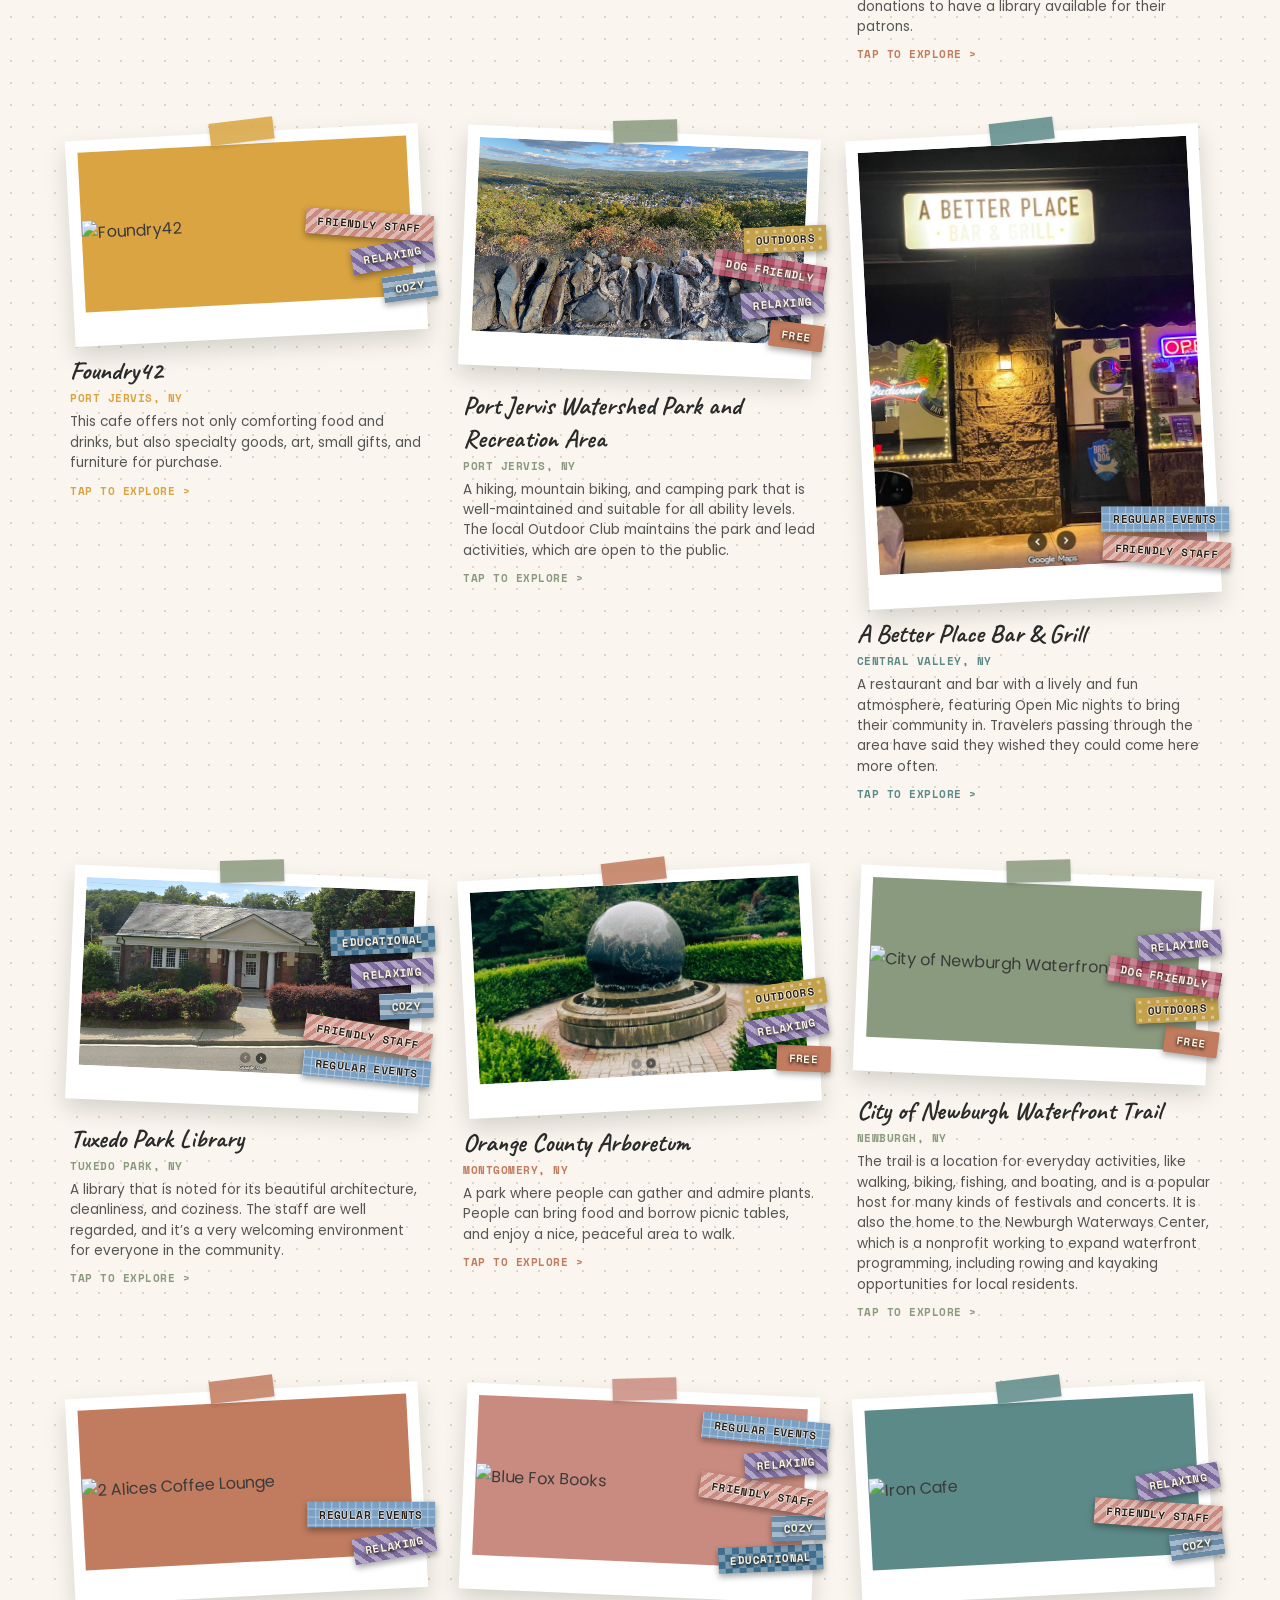
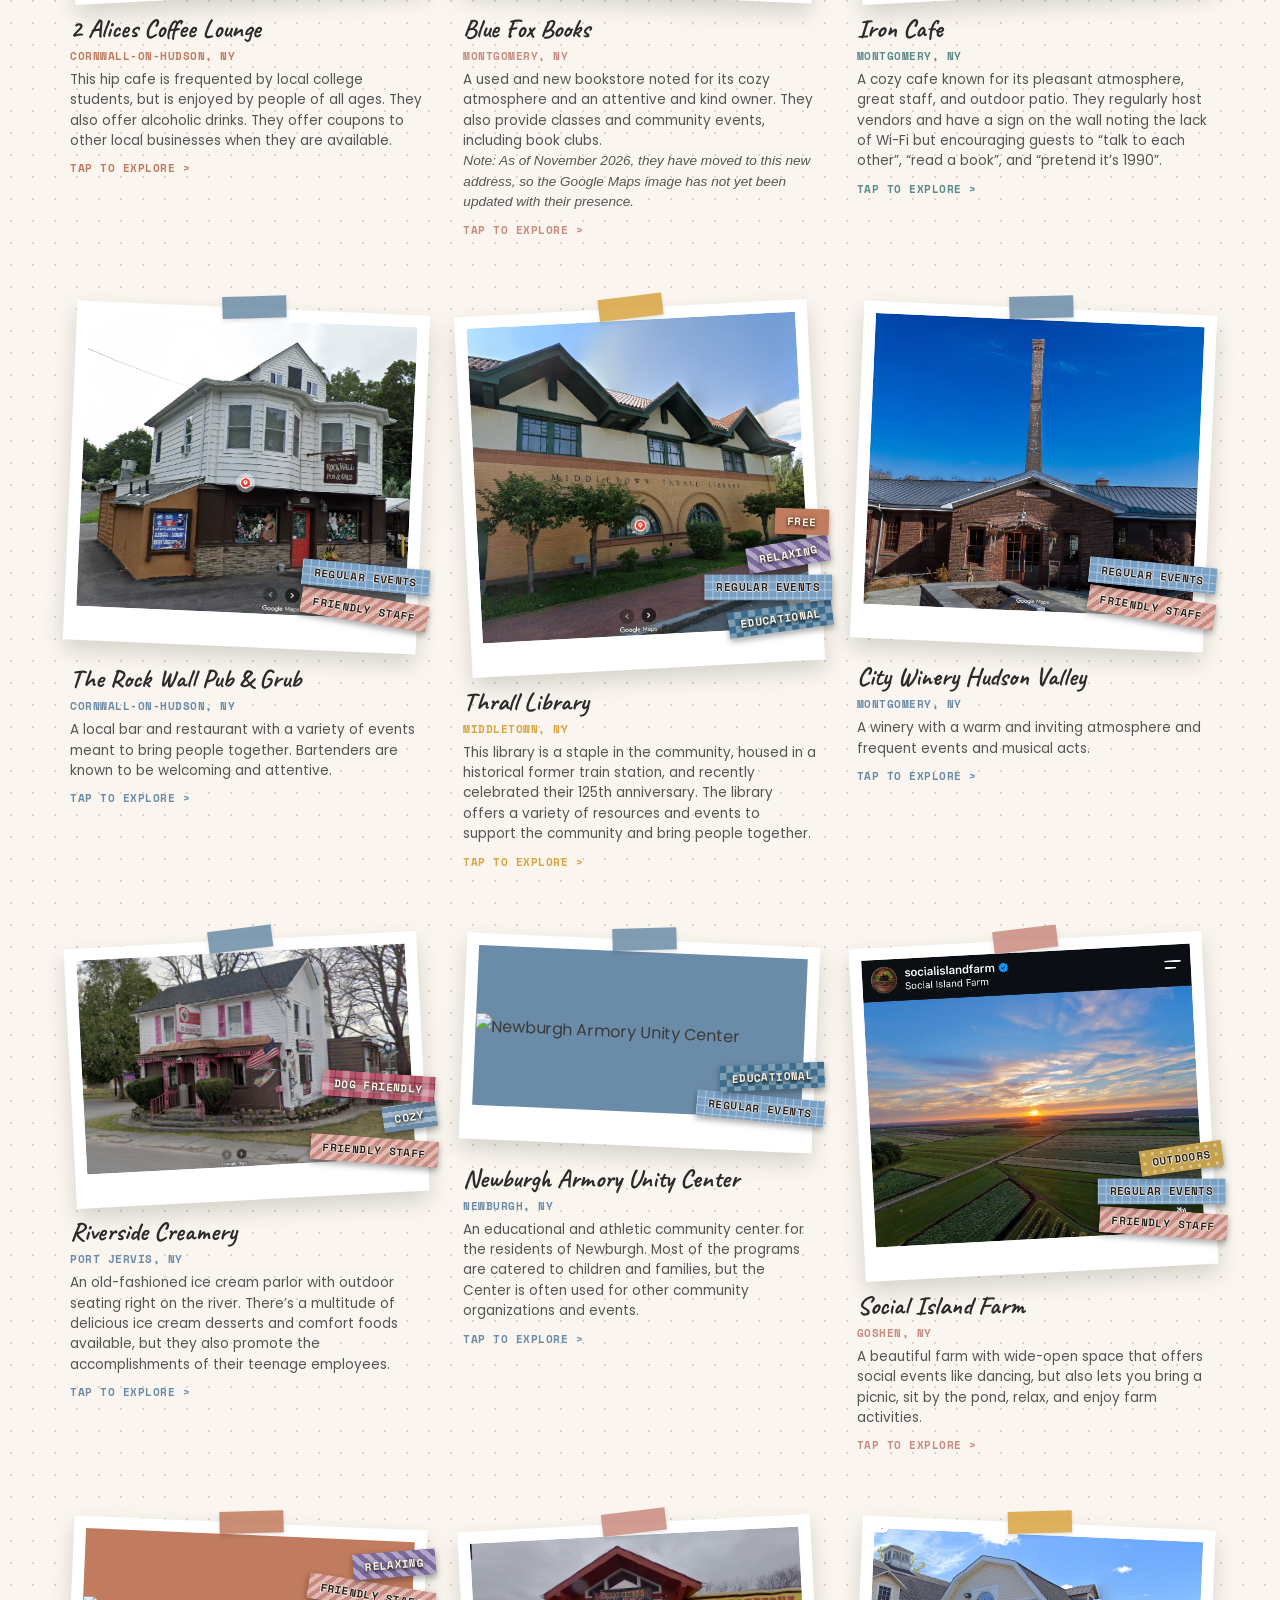
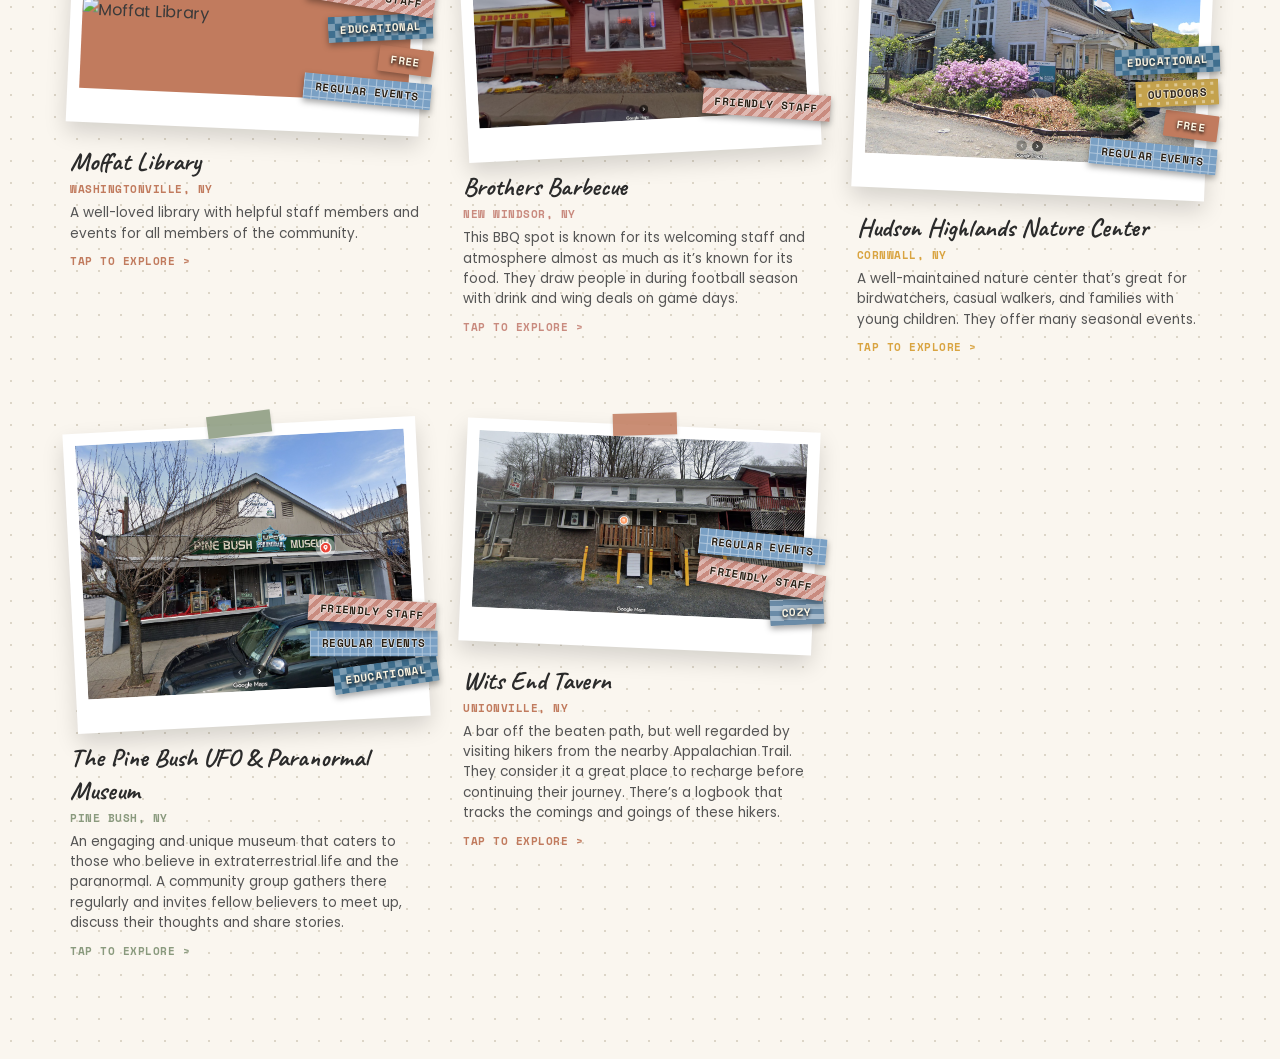
==== commit 16280bc9: "Update index.html" ====
--- a/index.html
+++ b/index.html
@@ -587,8 +587,7 @@
   <div class="caption">
     <div class="entry-title">Blue Fox Books</div>
     <div class="entry-location">2 Union St Ste 3, Montgomery, NY</div>
-    <div class="entry-text">A used and new bookstore noted for its cozy atmosphere and an attentive and kind owner. They also provide classes and community events, including book clubs. Note: As of November 2026, they have moved to this new address, so the Google Maps image has not yet been updated with their presence.</div>
-    <div class="tags">
+<div class="entry-text">A used and new bookstore noted for its cozy atmosphere and an attentive and kind owner. They also provide classes and community events, including book clubs.<br><em>Note: As of November 2026, they have moved to this new address, so the Google Maps image has not yet been updated with their presence.</em></div>    <div class="tags">
       <span class="tag-chip">educational</span>
       <span class="tag-chip">cozy</span>
       <span class="tag-chip">friendly staff</span>
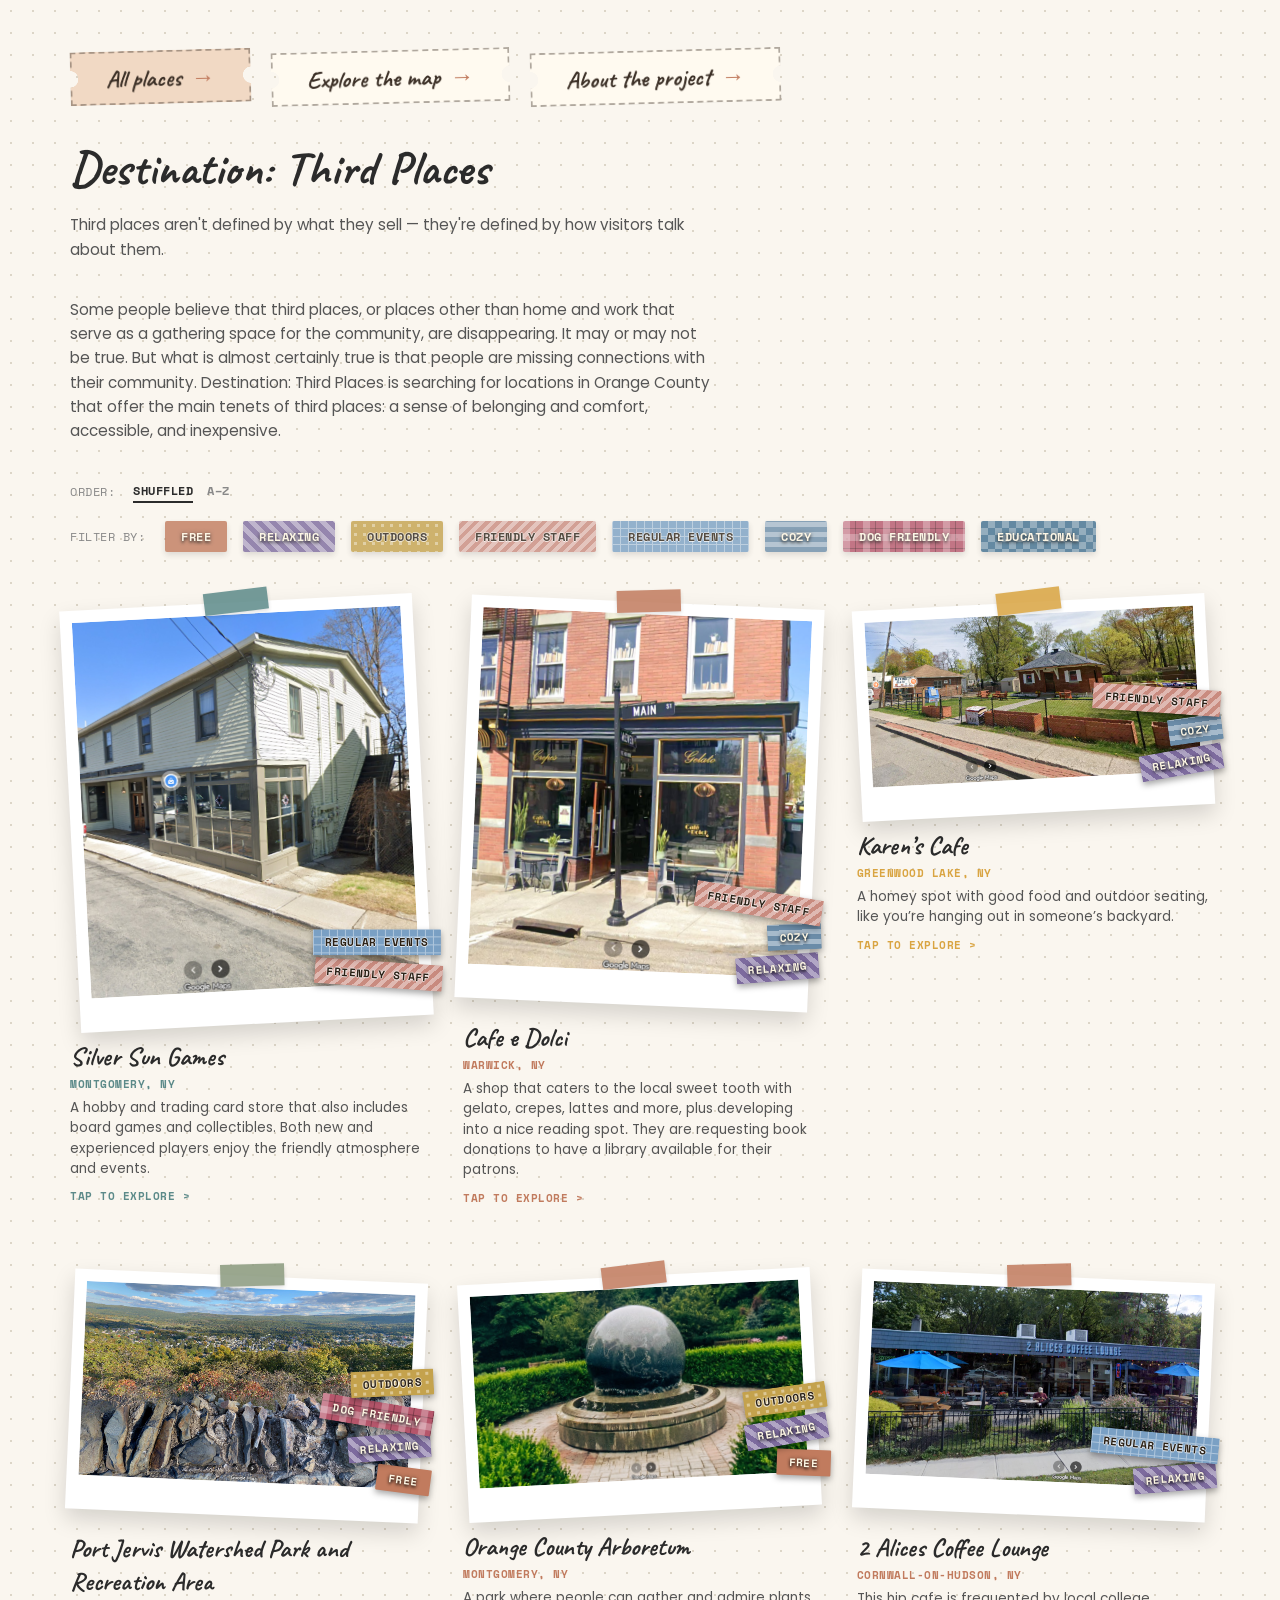
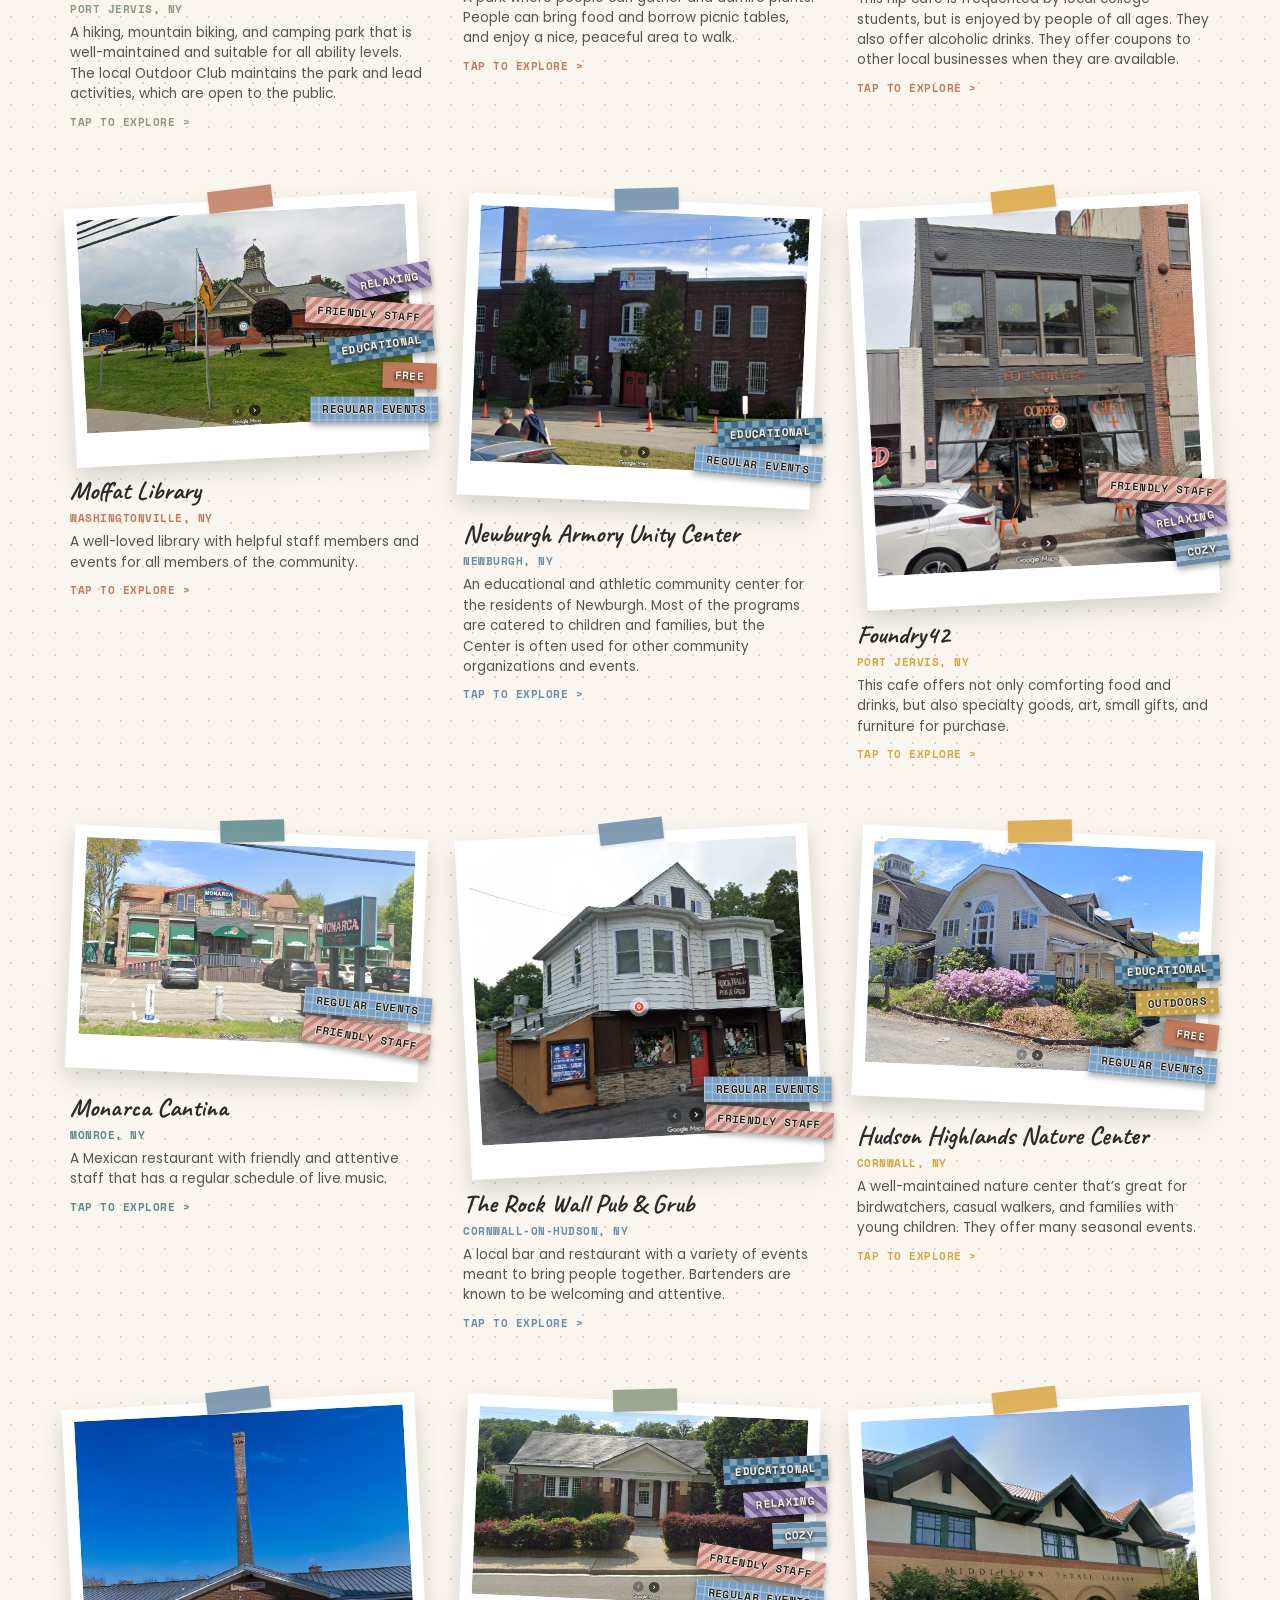
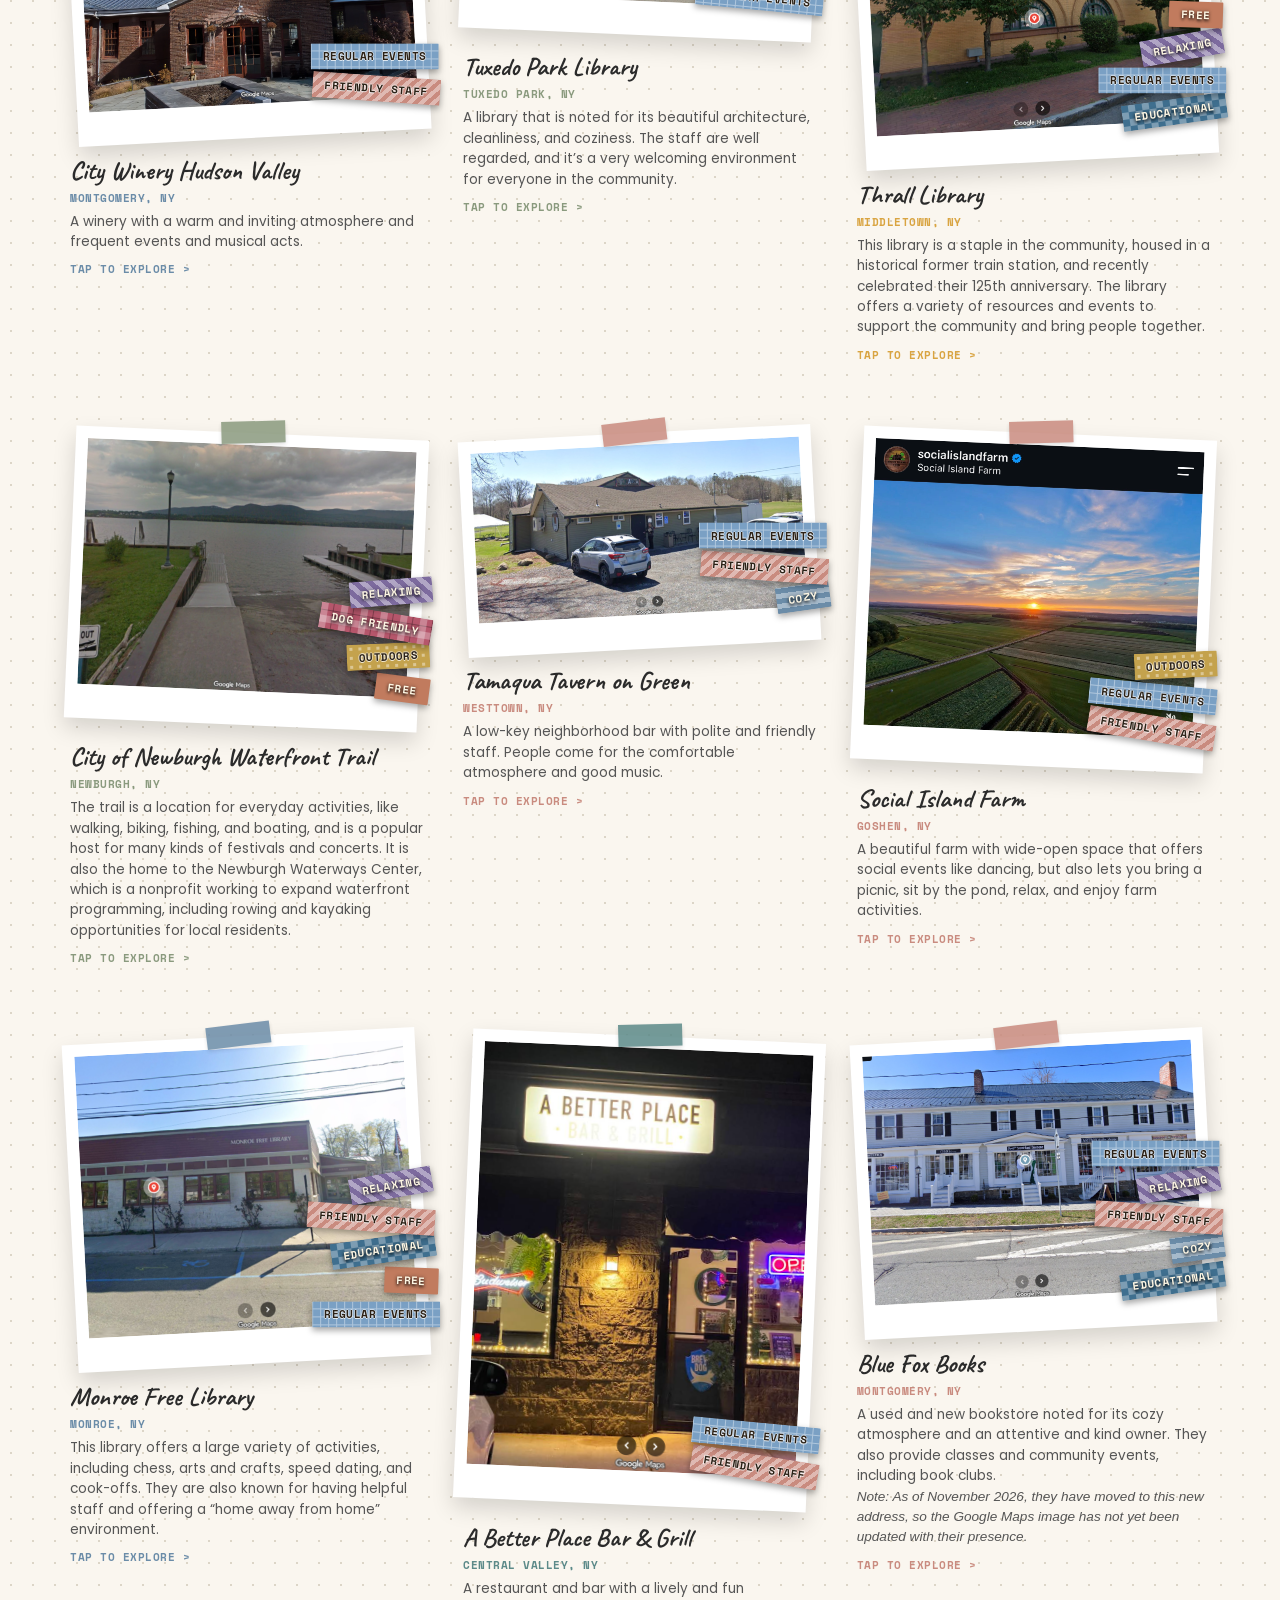
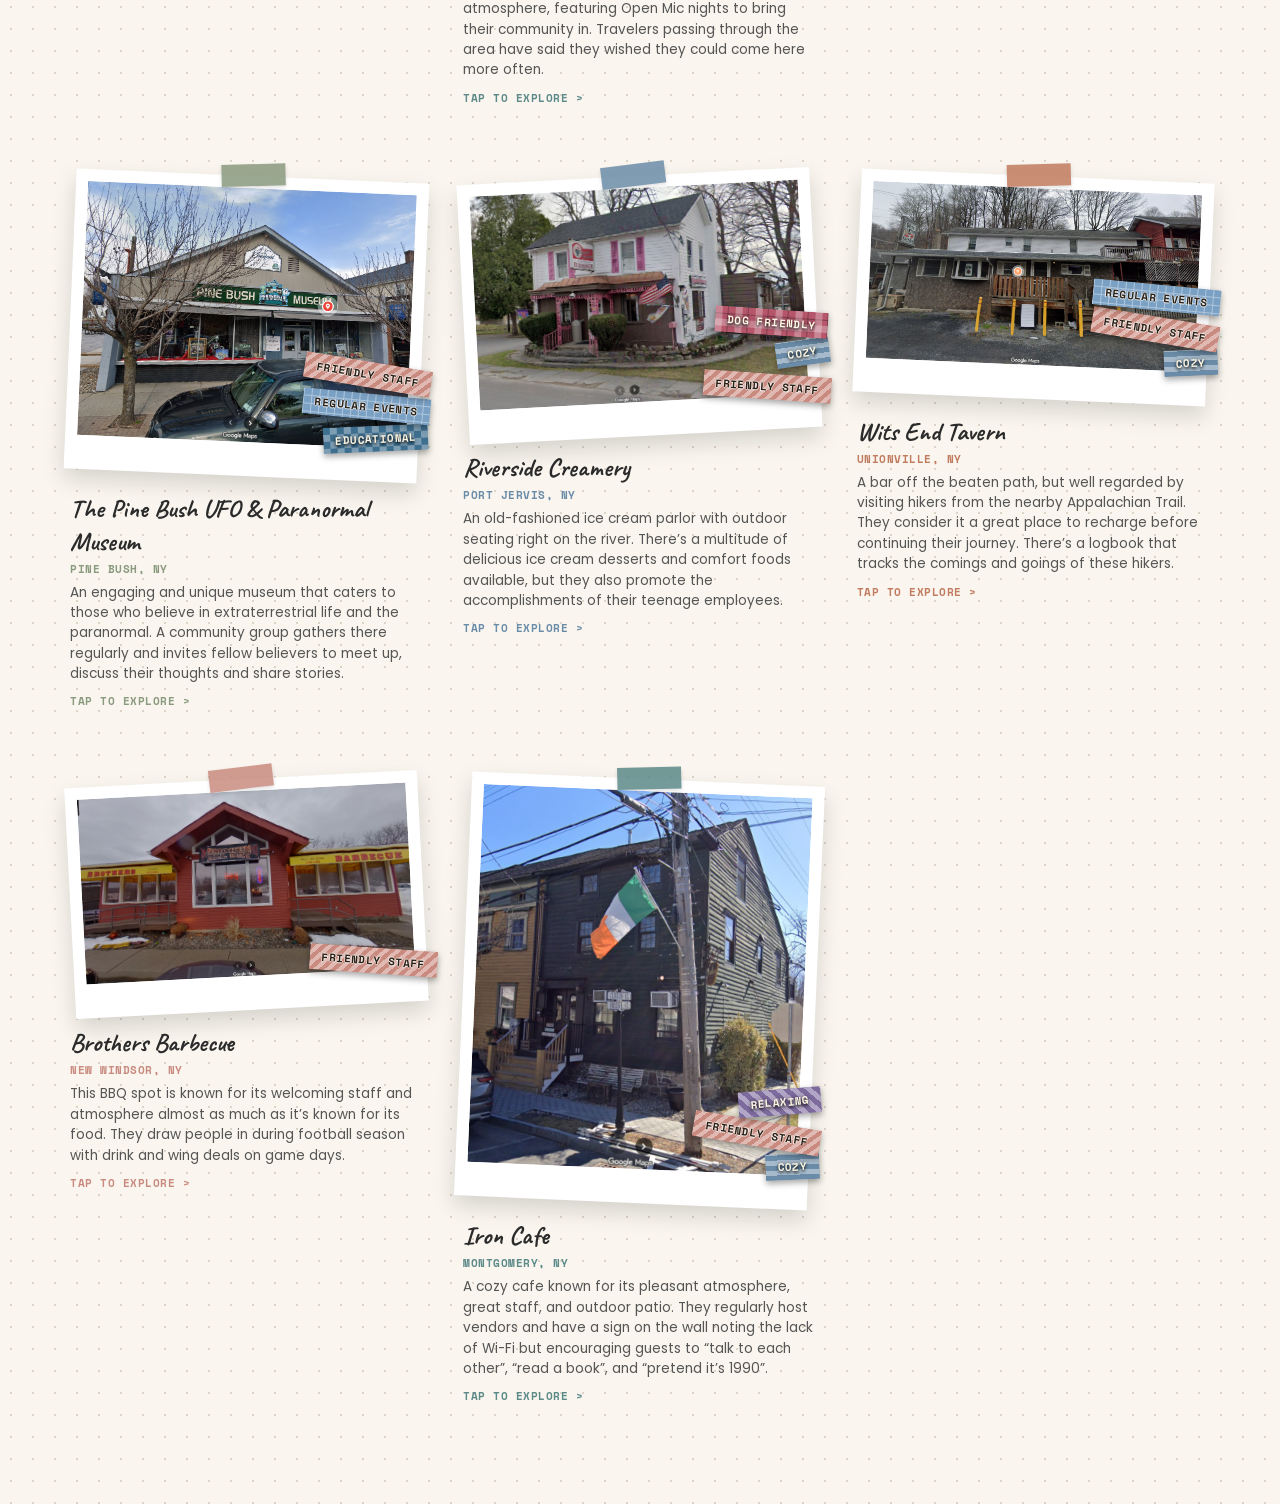
==== commit ca1098fd: "Update index.html" ====
--- a/index.html
+++ b/index.html
@@ -586,7 +586,7 @@
   </div>
   <div class="caption">
     <div class="entry-title">Blue Fox Books</div>
-    <div class="entry-location">2 Union St Ste 3, Montgomery, NY</div>
+    <div class="entry-location">2 Union St, Montgomery, NY</div>
 <div class="entry-text">A used and new bookstore noted for its cozy atmosphere and an attentive and kind owner. They also provide classes and community events, including book clubs.<br><em>Note: As of November 2026, they have moved to this new address, so the Google Maps image has not yet been updated with their presence.</em></div>    <div class="tags">
       <span class="tag-chip">educational</span>
       <span class="tag-chip">cozy</span>
